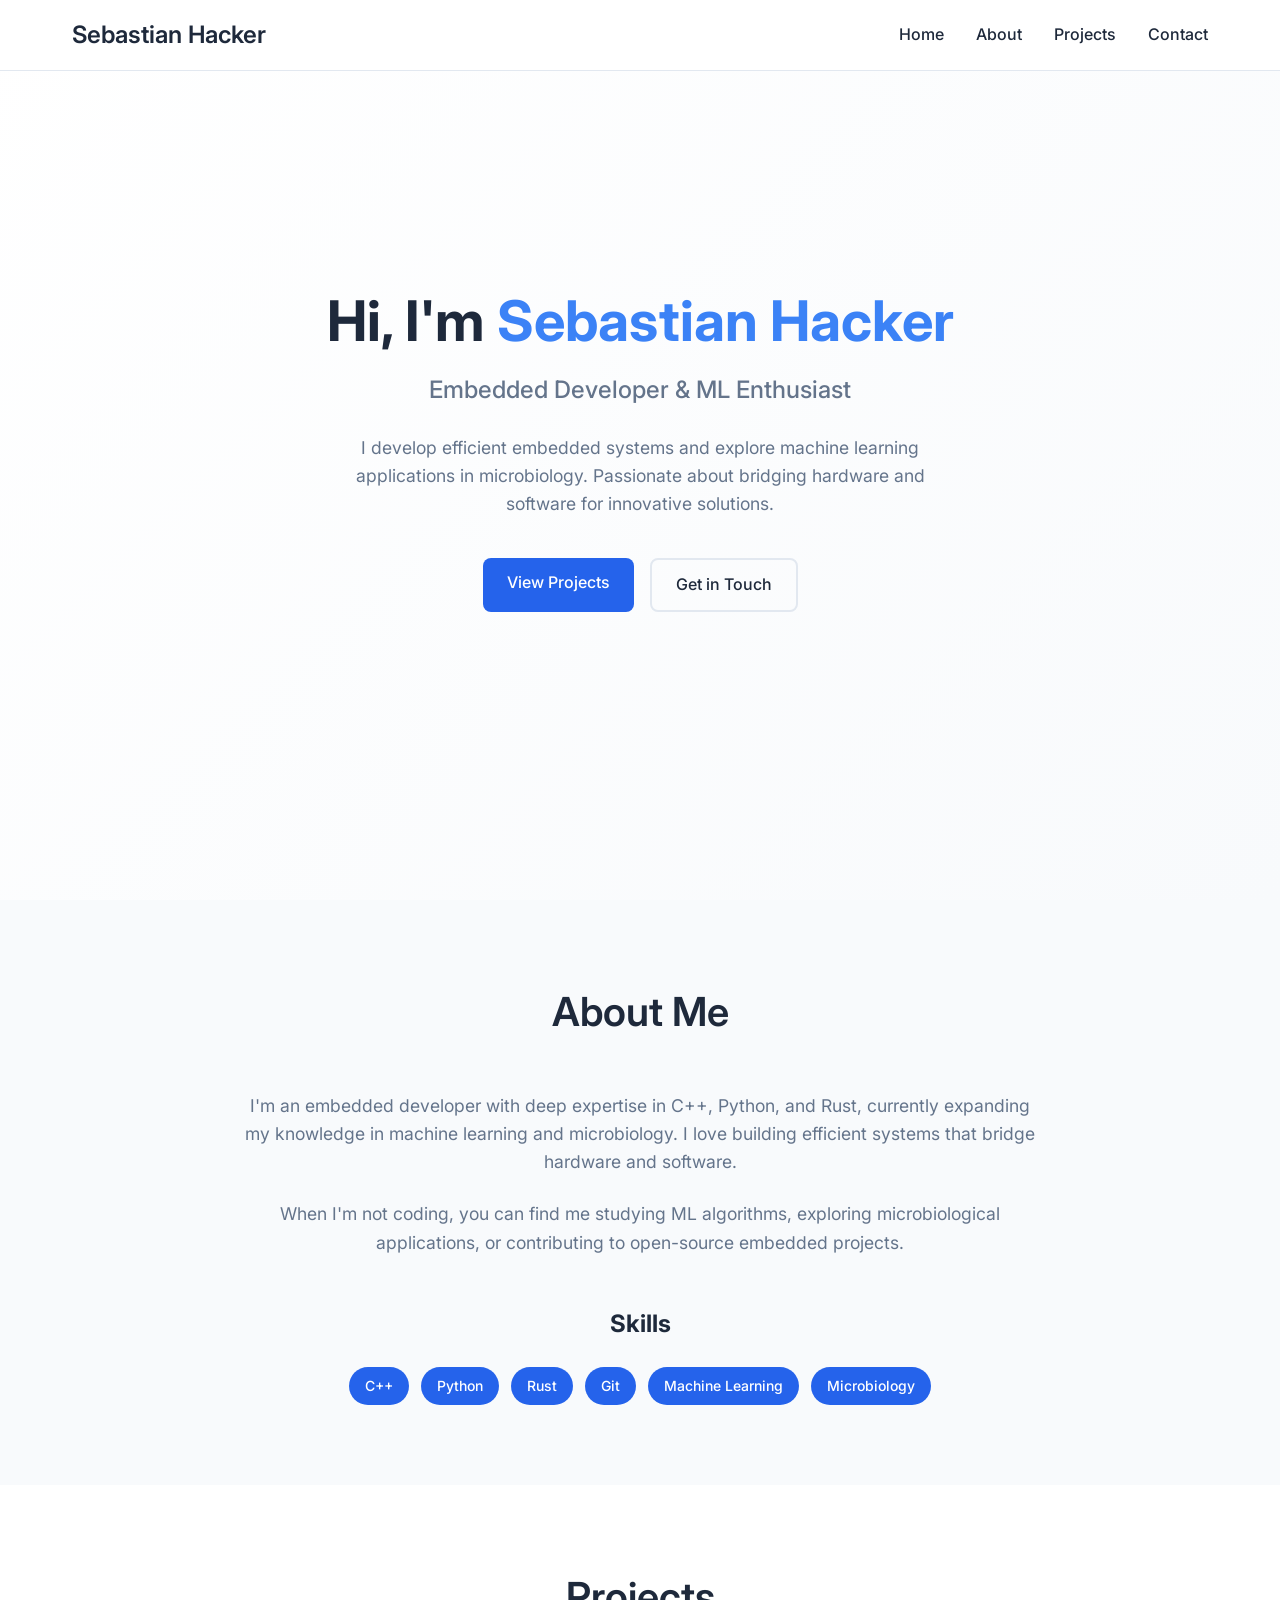
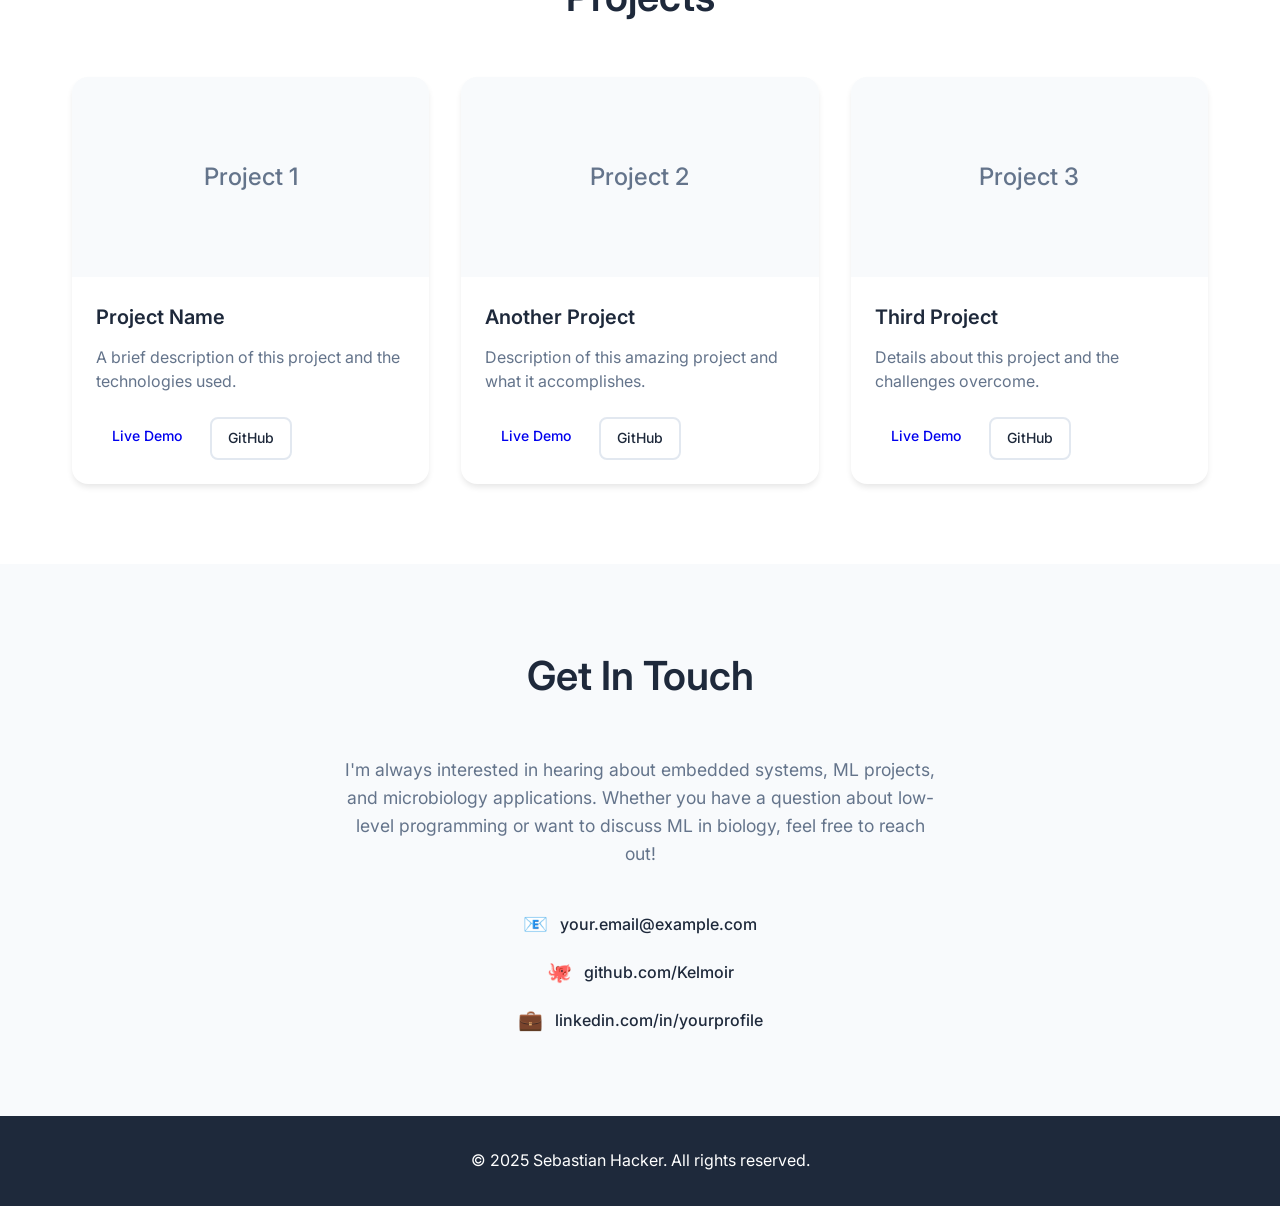
==== index.html @ 4ea25e86 "Inserted Name" ====
<!DOCTYPE html>
<html lang="en">
<head>
    <meta charset="UTF-8">
    <meta name="viewport" content="width=device-width, initial-scale=1.0">
    <title>Your Name - Portfolio</title>
    <link rel="stylesheet" href="styles.css">
    <link href="https://fonts.googleapis.com/css2?family=Inter:wght@300;400;500;600;700&display=swap" rel="stylesheet">
</head>
<body>
    <header class="header">
        <nav class="nav">
            <div class="nav-brand">
                <a href="#home">Sebastian Hacker</a>
            </div>
            <ul class="nav-menu">
                <li><a href="#home">Home</a></li>
                <li><a href="#about">About</a></li>
                <li><a href="#projects">Projects</a></li>
                <li><a href="#contact">Contact</a></li>
            </ul>
            <div class="nav-toggle">
                <span></span>
                <span></span>
                <span></span>
            </div>
        </nav>
    </header>

    <main>
        <section id="home" class="hero">
            <div class="container">
                <div class="hero-content">
                    <h1 class="hero-title">Hi, I'm <span class="highlight">Sebastian Hacker</span></h1>
                    <p class="hero-subtitle">Embedded Developer & ML Enthusiast</p>
                    <p class="hero-description">
                        I develop efficient embedded systems and explore machine learning applications in microbiology.
                        Passionate about bridging hardware and software for innovative solutions.
                    </p>
                    <div class="hero-buttons">
                        <a href="#projects" class="btn btn-primary">View Projects</a>
                        <a href="#contact" class="btn btn-secondary">Get in Touch</a>
                    </div>
                </div>
            </div>
        </section>

        <section id="about" class="about">
            <div class="container">
                <h2 class="section-title">About Me</h2>
                <div class="about-content">
                    <div class="about-text">
                        <p>
                            I'm an embedded developer with deep expertise in C++, Python, and Rust, 
                            currently expanding my knowledge in machine learning and microbiology.
                            I love building efficient systems that bridge hardware and software.
                        </p>
                        <p>
                            When I'm not coding, you can find me studying ML algorithms, 
                            exploring microbiological applications, or contributing to open-source embedded projects.
                        </p>
                        <div class="skills">
                            <h3>Skills</h3>
                            <div class="skill-tags">
                                <span class="skill-tag">C++</span>
                                <span class="skill-tag">Python</span>
                                <span class="skill-tag">Rust</span>
                                <span class="skill-tag">Git</span>
                                <span class="skill-tag">Machine Learning</span>
                                <span class="skill-tag">Microbiology</span>
                            </div>
                        </div>
                    </div>
                </div>
            </div>
        </section>

        <section id="projects" class="projects">
            <div class="container">
                <h2 class="section-title">Projects</h2>
                <div class="projects-grid">
                    <div class="project-card">
                        <div class="project-image">
                            <div class="placeholder-image">Project 1</div>
                        </div>
                        <div class="project-content">
                            <h3 class="project-title">Project Name</h3>
                            <p class="project-description">
                                A brief description of this project and the technologies used.
                            </p>
                            <div class="project-links">
                                <a href="#" class="btn btn-small">Live Demo</a>
                                <a href="#" class="btn btn-small btn-outline">GitHub</a>
                            </div>
                        </div>
                    </div>

                    <div class="project-card">
                        <div class="project-image">
                            <div class="placeholder-image">Project 2</div>
                        </div>
                        <div class="project-content">
                            <h3 class="project-title">Another Project</h3>
                            <p class="project-description">
                                Description of this amazing project and what it accomplishes.
                            </p>
                            <div class="project-links">
                                <a href="#" class="btn btn-small">Live Demo</a>
                                <a href="#" class="btn btn-small btn-outline">GitHub</a>
                            </div>
                        </div>
                    </div>

                    <div class="project-card">
                        <div class="project-image">
                            <div class="placeholder-image">Project 3</div>
                        </div>
                        <div class="project-content">
                            <h3 class="project-title">Third Project</h3>
                            <p class="project-description">
                                Details about this project and the challenges overcome.
                            </p>
                            <div class="project-links">
                                <a href="#" class="btn btn-small">Live Demo</a>
                                <a href="#" class="btn btn-small btn-outline">GitHub</a>
                            </div>
                        </div>
                    </div>
                </div>
            </div>
        </section>

        <section id="contact" class="contact">
            <div class="container">
                <h2 class="section-title">Get In Touch</h2>
                <div class="contact-content">
                    <p>
                        I'm always interested in hearing about embedded systems, ML projects, and microbiology applications.
                        Whether you have a question about low-level programming or want to discuss ML in biology, feel free to reach out!
                    </p>
                    <div class="contact-links">
                        <a href="mailto:your.email@example.com" class="contact-link">
                            <span class="contact-icon">📧</span>
                            your.email@example.com
                        </a>
                        <a href="https://github.com/yourusername" class="contact-link">
                            <span class="contact-icon">🐙</span>
                            github.com/Kelmoir
                        </a>
                        <a href="https://linkedin.com/in/yourprofile" class="contact-link">
                            <span class="contact-icon">💼</span>
                            linkedin.com/in/yourprofile
                        </a>
                    </div>
                </div>
            </div>
        </section>
    </main>

    <footer class="footer">
        <div class="container">
            <p>&copy; 2025 Sebastian Hacker. All rights reserved.</p>
        </div>
    </footer>

    <script src="script.js"></script>
</body>
</html>
---- styles.css ----
:root {
    --primary-color: #2563eb;
    --primary-hover: #1d4ed8;
    --secondary-color: #64748b;
    --text-color: #1e293b;
    --text-light: #64748b;
    --background-color: #ffffff;
    --background-alt: #f8fafc;
    --border-color: #e2e8f0;
    --highlight-color: #3b82f6;
    --shadow-sm: 0 1px 2px 0 rgb(0 0 0 / 0.05);
    --shadow-md: 0 4px 6px -1px rgb(0 0 0 / 0.1);
    --shadow-lg: 0 10px 15px -3px rgb(0 0 0 / 0.1);
    --max-width: 1200px;
}

* {
    margin: 0;
    padding: 0;
    box-sizing: border-box;
}

html {
    scroll-behavior: smooth;
}

body {
    font-family: 'Inter', -apple-system, BlinkMacSystemFont, 'Segoe UI', Roboto, sans-serif;
    line-height: 1.6;
    color: var(--text-color);
    background-color: var(--background-color);
}

.container {
    max-width: var(--max-width);
    margin: 0 auto;
    padding: 0 2rem;
}

/* Header & Navigation */
.header {
    position: fixed;
    top: 0;
    width: 100%;
    background: rgba(255, 255, 255, 0.95);
    backdrop-filter: blur(10px);
    border-bottom: 1px solid var(--border-color);
    z-index: 1000;
}

.nav {
    display: flex;
    justify-content: space-between;
    align-items: center;
    padding: 1rem 2rem;
    max-width: var(--max-width);
    margin: 0 auto;
}

.nav-brand a {
    font-size: 1.5rem;
    font-weight: 600;
    color: var(--text-color);
    text-decoration: none;
}

.nav-menu {
    display: flex;
    list-style: none;
    gap: 2rem;
}

.nav-menu a {
    color: var(--text-color);
    text-decoration: none;
    font-weight: 500;
    transition: color 0.3s ease;
}

.nav-menu a:hover {
    color: var(--primary-color);
}

.nav-toggle {
    display: none;
    flex-direction: column;
    cursor: pointer;
}

.nav-toggle span {
    width: 25px;
    height: 3px;
    background-color: var(--text-color);
    margin: 3px 0;
    transition: 0.3s;
}

/* Hero Section */
.hero {
    min-height: 100vh;
    display: flex;
    align-items: center;
    padding-top: 80px;
    background: linear-gradient(135deg, var(--background-color) 0%, var(--background-alt) 100%);
}

.hero-content {
    text-align: center;
    max-width: 800px;
    margin: 0 auto;
}

.hero-title {
    font-size: 3.5rem;
    font-weight: 700;
    margin-bottom: 1rem;
    line-height: 1.2;
}

.highlight {
    color: var(--highlight-color);
}

.hero-subtitle {
    font-size: 1.5rem;
    color: var(--text-light);
    margin-bottom: 1.5rem;
    font-weight: 500;
}

.hero-description {
    font-size: 1.1rem;
    color: var(--text-light);
    margin-bottom: 2.5rem;
    max-width: 600px;
    margin-left: auto;
    margin-right: auto;
}

.hero-buttons {
    display: flex;
    gap: 1rem;
    justify-content: center;
    flex-wrap: wrap;
}

/* Buttons */
.btn {
    display: inline-block;
    padding: 0.75rem 1.5rem;
    border-radius: 0.5rem;
    text-decoration: none;
    font-weight: 500;
    transition: all 0.3s ease;
    cursor: pointer;
    border: none;
    font-size: 1rem;
}

.btn-primary {
    background-color: var(--primary-color);
    color: white;
}

.btn-primary:hover {
    background-color: var(--primary-hover);
    transform: translateY(-2px);
    box-shadow: var(--shadow-md);
}

.btn-secondary {
    background-color: transparent;
    color: var(--text-color);
    border: 2px solid var(--border-color);
}

.btn-secondary:hover {
    border-color: var(--primary-color);
    color: var(--primary-color);
    transform: translateY(-2px);
}

.btn-small {
    padding: 0.5rem 1rem;
    font-size: 0.875rem;
}

.btn-outline {
    background-color: transparent;
    border: 2px solid var(--border-color);
    color: var(--text-color);
}

.btn-outline:hover {
    border-color: var(--primary-color);
    color: var(--primary-color);
}

/* Section Styles */
section {
    padding: 5rem 0;
}

.section-title {
    font-size: 2.5rem;
    font-weight: 600;
    text-align: center;
    margin-bottom: 3rem;
    color: var(--text-color);
}

/* About Section */
.about {
    background-color: var(--background-alt);
}

.about-content {
    max-width: 800px;
    margin: 0 auto;
    text-align: center;
}

.about-text p {
    font-size: 1.1rem;
    color: var(--text-light);
    margin-bottom: 1.5rem;
}

.skills {
    margin-top: 3rem;
}

.skills h3 {
    font-size: 1.5rem;
    margin-bottom: 1.5rem;
    color: var(--text-color);
}

.skill-tags {
    display: flex;
    flex-wrap: wrap;
    gap: 0.75rem;
    justify-content: center;
}

.skill-tag {
    background-color: var(--primary-color);
    color: white;
    padding: 0.5rem 1rem;
    border-radius: 2rem;
    font-size: 0.875rem;
    font-weight: 500;
}

/* Projects Section */
.projects-grid {
    display: grid;
    grid-template-columns: repeat(auto-fit, minmax(350px, 1fr));
    gap: 2rem;
    margin-top: 3rem;
}

.project-card {
    background-color: var(--background-color);
    border-radius: 1rem;
    overflow: hidden;
    box-shadow: var(--shadow-md);
    transition: transform 0.3s ease, box-shadow 0.3s ease;
}

.project-card:hover {
    transform: translateY(-5px);
    box-shadow: var(--shadow-lg);
}

.project-image {
    height: 200px;
    background-color: var(--background-alt);
    display: flex;
    align-items: center;
    justify-content: center;
}

.placeholder-image {
    font-size: 1.5rem;
    color: var(--text-light);
    font-weight: 500;
}

.project-content {
    padding: 1.5rem;
}

.project-title {
    font-size: 1.25rem;
    font-weight: 600;
    margin-bottom: 0.75rem;
    color: var(--text-color);
}

.project-description {
    color: var(--text-light);
    margin-bottom: 1.5rem;
    line-height: 1.5;
}

.project-links {
    display: flex;
    gap: 0.75rem;
}

/* Contact Section */
.contact {
    background-color: var(--background-alt);
    text-align: center;
}

.contact-content p {
    font-size: 1.1rem;
    color: var(--text-light);
    max-width: 600px;
    margin: 0 auto 2.5rem;
}

.contact-links {
    display: flex;
    flex-direction: column;
    gap: 1rem;
    align-items: center;
}

.contact-link {
    display: flex;
    align-items: center;
    gap: 0.75rem;
    color: var(--text-color);
    text-decoration: none;
    font-weight: 500;
    transition: color 0.3s ease;
}

.contact-link:hover {
    color: var(--primary-color);
}

.contact-icon {
    font-size: 1.25rem;
}

/* Footer */
.footer {
    background-color: var(--text-color);
    color: white;
    text-align: center;
    padding: 2rem 0;
}

.footer p {
    margin: 0;
}

/* Responsive Design */
@media (max-width: 768px) {
    .nav-menu {
        position: fixed;
        left: -100%;
        top: 70px;
        flex-direction: column;
        background-color: var(--background-color);
        width: 100%;
        text-align: center;
        transition: 0.3s;
        box-shadow: var(--shadow-lg);
        padding: 2rem 0;
    }

    .nav-menu.active {
        left: 0;
    }

    .nav-toggle {
        display: flex;
    }

    .hero-title {
        font-size: 2.5rem;
    }

    .hero-subtitle {
        font-size: 1.25rem;
    }

    .section-title {
        font-size: 2rem;
    }

    .projects-grid {
        grid-template-columns: 1fr;
    }

    .hero-buttons {
        flex-direction: column;
        align-items: center;
    }

    .btn {
        width: 200px;
        text-align: center;
    }
}

@media (max-width: 480px) {
    .container {
        padding: 0 1rem;
    }

    .nav {
        padding: 1rem;
    }

    .hero-title {
        font-size: 2rem;
    }

    .hero-subtitle {
        font-size: 1.1rem;
    }

    .section-title {
        font-size: 1.75rem;
    }

    .project-links {
        flex-direction: column;
    }

    .btn-small {
        width: 100%;
        text-align: center;
    }
}
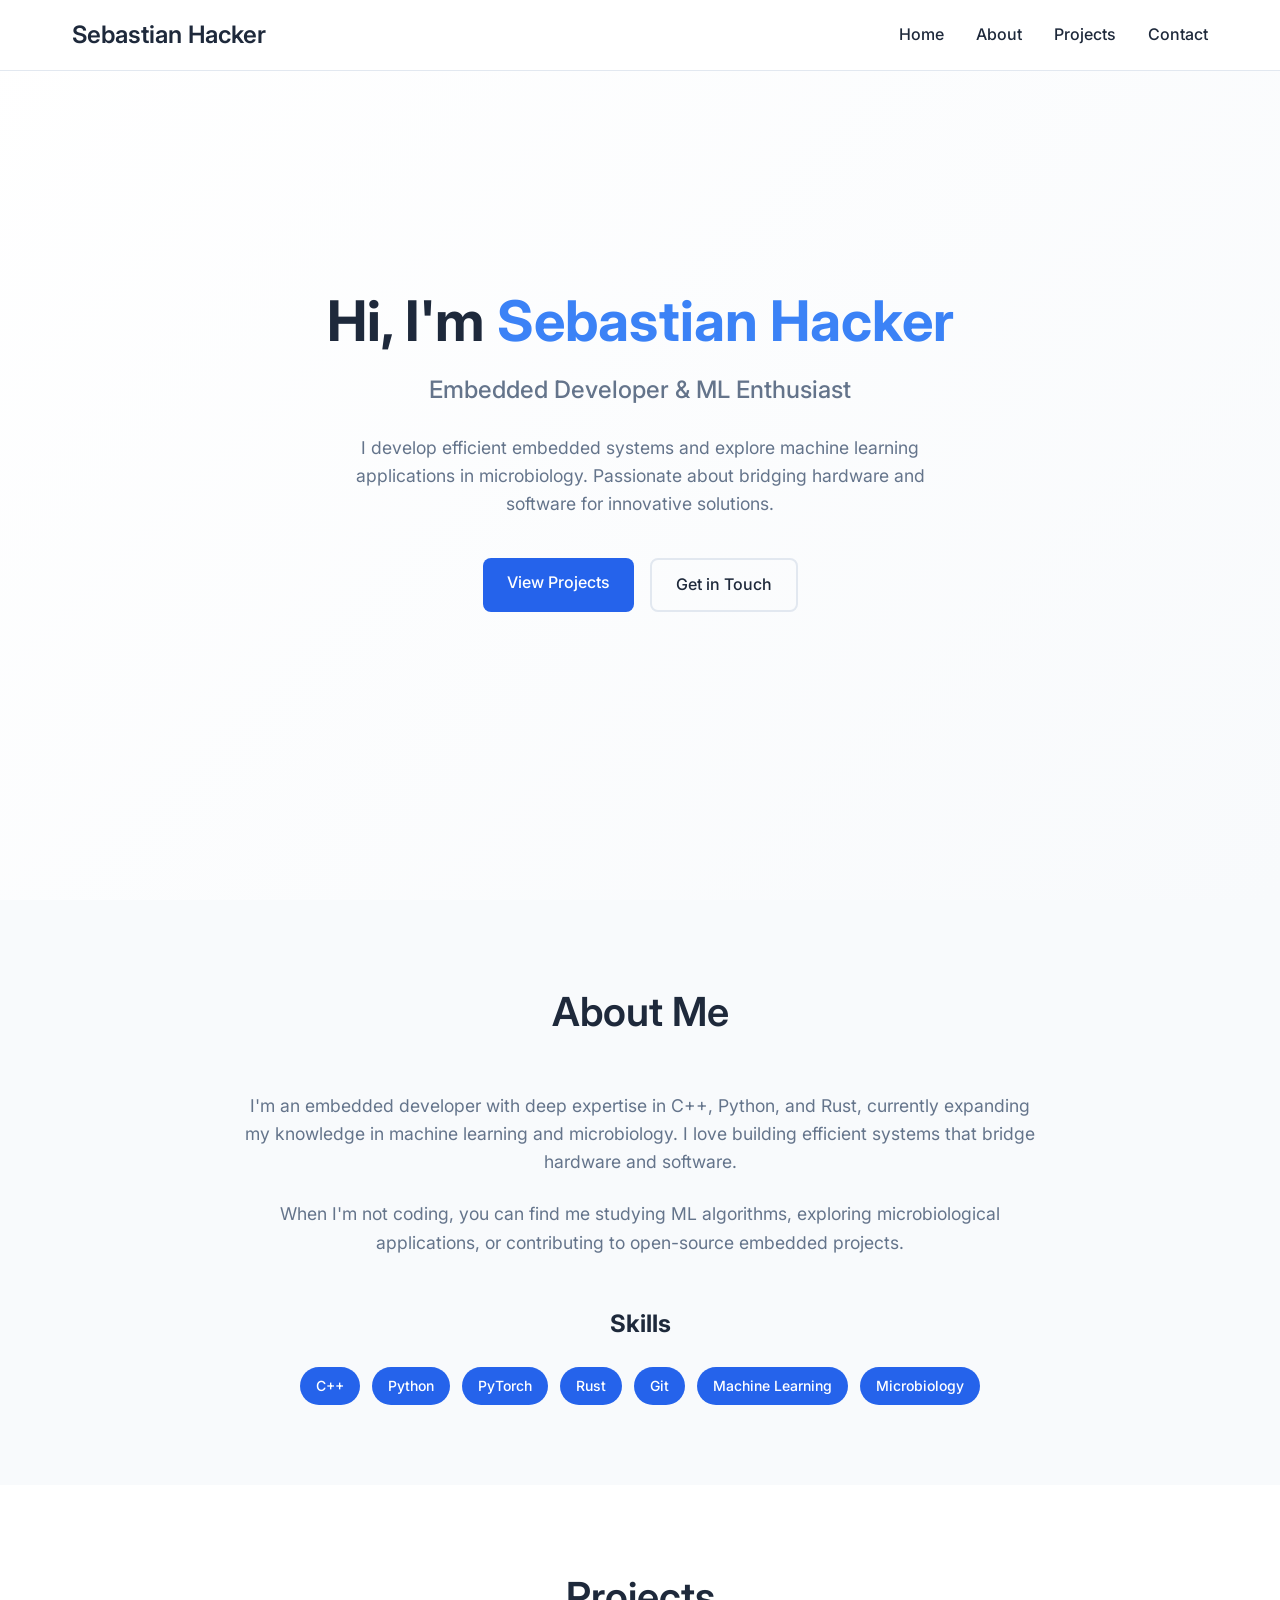
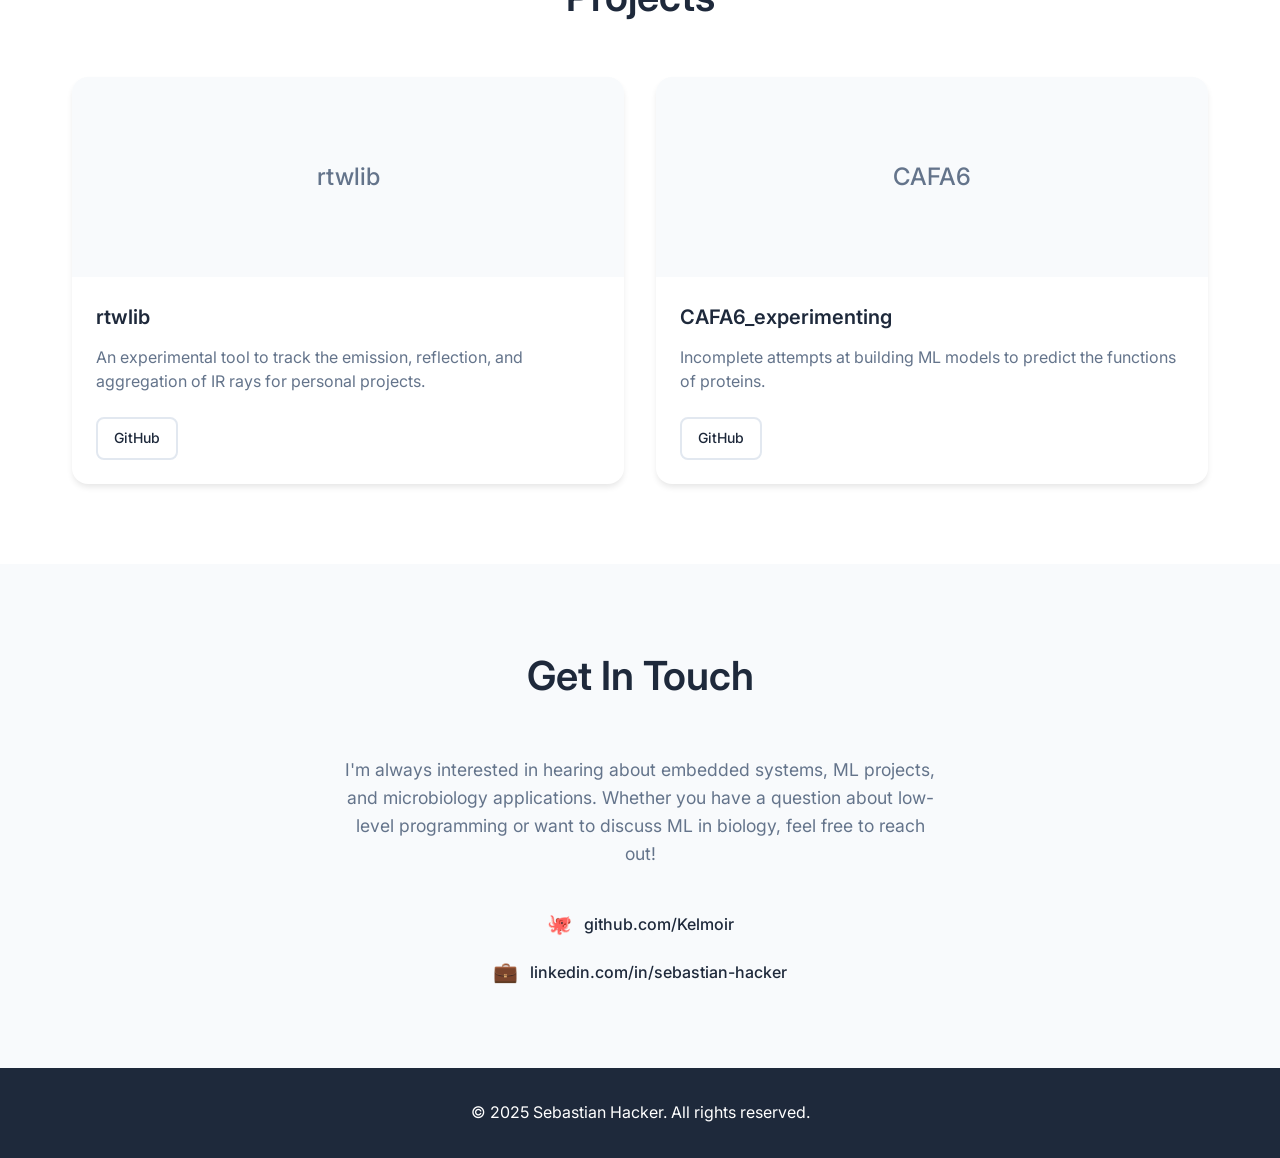
==== commit 7ef0fdc3: "Updated the index to include actual projects and correct data" ====
--- a/index.html
+++ b/index.html
@@ -3,7 +3,7 @@
 <head>
     <meta charset="UTF-8">
     <meta name="viewport" content="width=device-width, initial-scale=1.0">
-    <title>Your Name - Portfolio</title>
+    <title>Sebastian Hacker - Portfolio</title>
     <link rel="stylesheet" href="styles.css">
     <link href="https://fonts.googleapis.com/css2?family=Inter:wght@300;400;500;600;700&display=swap" rel="stylesheet">
 </head>
@@ -64,6 +64,7 @@
                             <div class="skill-tags">
                                 <span class="skill-tag">C++</span>
                                 <span class="skill-tag">Python</span>
+                                <span class="skill-tag">PyTorch</span>
                                 <span class="skill-tag">Rust</span>
                                 <span class="skill-tag">Git</span>
                                 <span class="skill-tag">Machine Learning</span>
@@ -81,50 +82,34 @@
                 <div class="projects-grid">
                     <div class="project-card">
                         <div class="project-image">
-                            <div class="placeholder-image">Project 1</div>
+                            <div class="placeholder-image">rtwlib</div>
                         </div>
                         <div class="project-content">
-                            <h3 class="project-title">Project Name</h3>
+                            <h3 class="project-title">rtwlib</h3>
                             <p class="project-description">
-                                A brief description of this project and the technologies used.
+                                An experimental tool to track the emission, reflection, and aggregation of IR rays for personal projects.
                             </p>
                             <div class="project-links">
-                                <a href="#" class="btn btn-small">Live Demo</a>
-                                <a href="#" class="btn btn-small btn-outline">GitHub</a>
+                                <a href="https://github.com/Kelmoit/rtwlib" class="btn btn-small btn-outline">GitHub</a>
                             </div>
                         </div>
                     </div>
 
                     <div class="project-card">
                         <div class="project-image">
-                            <div class="placeholder-image">Project 2</div>
+                            <div class="placeholder-image">CAFA6</div>
                         </div>
                         <div class="project-content">
-                            <h3 class="project-title">Another Project</h3>
+                            <h3 class="project-title">CAFA6_experimenting</h3>
                             <p class="project-description">
-                                Description of this amazing project and what it accomplishes.
+                                Incomplete attempts at building ML models to predict the functions of proteins.
                             </p>
                             <div class="project-links">
-                                <a href="#" class="btn btn-small">Live Demo</a>
-                                <a href="#" class="btn btn-small btn-outline">GitHub</a>
+                                <a href="https://github.com/Kelmoit/CAFA6_experimenting" class="btn btn-small btn-outline">GitHub</a>
                             </div>
                         </div>
                     </div>
 
-                    <div class="project-card">
-                        <div class="project-image">
-                            <div class="placeholder-image">Project 3</div>
-                        </div>
-                        <div class="project-content">
-                            <h3 class="project-title">Third Project</h3>
-                            <p class="project-description">
-                                Details about this project and the challenges overcome.
-                            </p>
-                            <div class="project-links">
-                                <a href="#" class="btn btn-small">Live Demo</a>
-                                <a href="#" class="btn btn-small btn-outline">GitHub</a>
-                            </div>
-                        </div>
                     </div>
                 </div>
             </div>
@@ -139,17 +124,13 @@
                         Whether you have a question about low-level programming or want to discuss ML in biology, feel free to reach out!
                     </p>
                     <div class="contact-links">
-                        <a href="mailto:your.email@example.com" class="contact-link">
-                            <span class="contact-icon">📧</span>
-                            your.email@example.com
-                        </a>
                         <a href="https://github.com/yourusername" class="contact-link">
                             <span class="contact-icon">🐙</span>
                             github.com/Kelmoir
                         </a>
-                        <a href="https://linkedin.com/in/yourprofile" class="contact-link">
+                        <a href="https://www.linkedin.com/in/sebastian-hacker-609a0439a/" class="contact-link">
                             <span class="contact-icon">💼</span>
-                            linkedin.com/in/yourprofile
+                            linkedin.com/in/sebastian-hacker
                         </a>
                     </div>
                 </div>
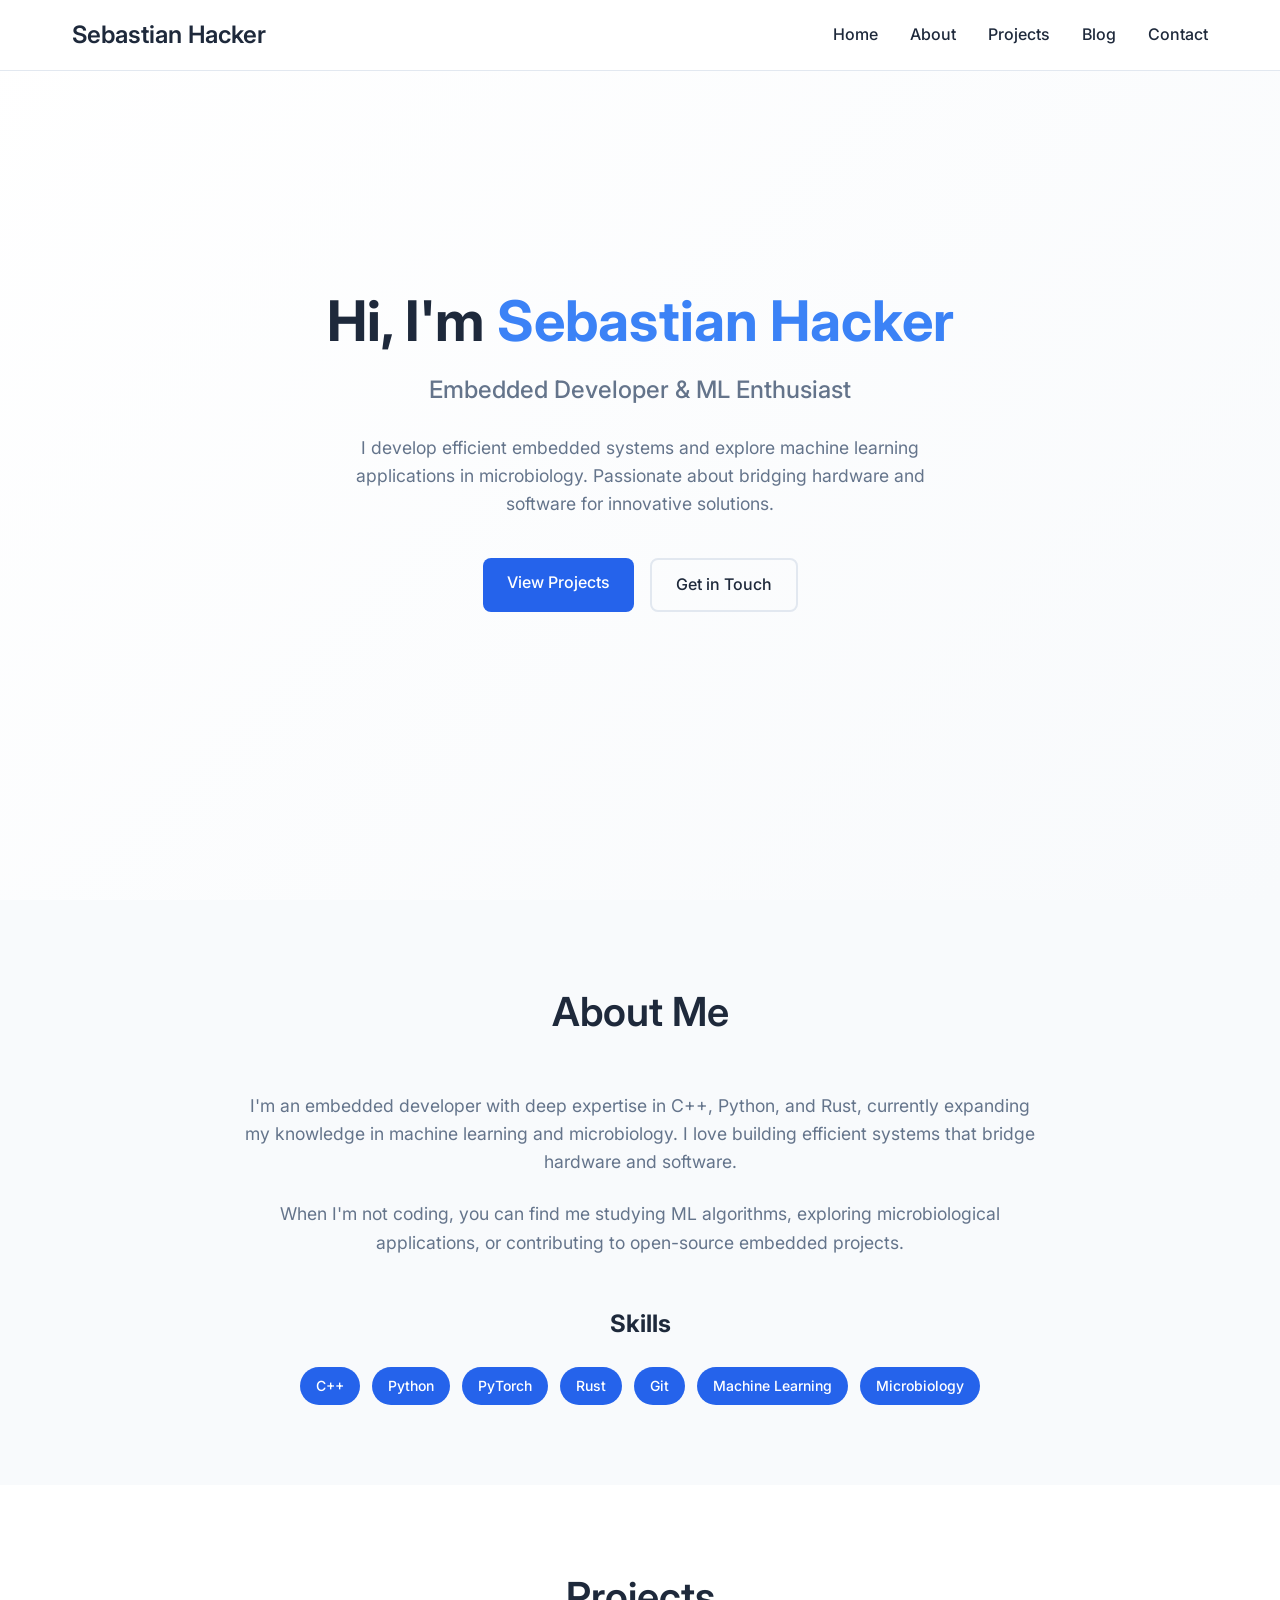
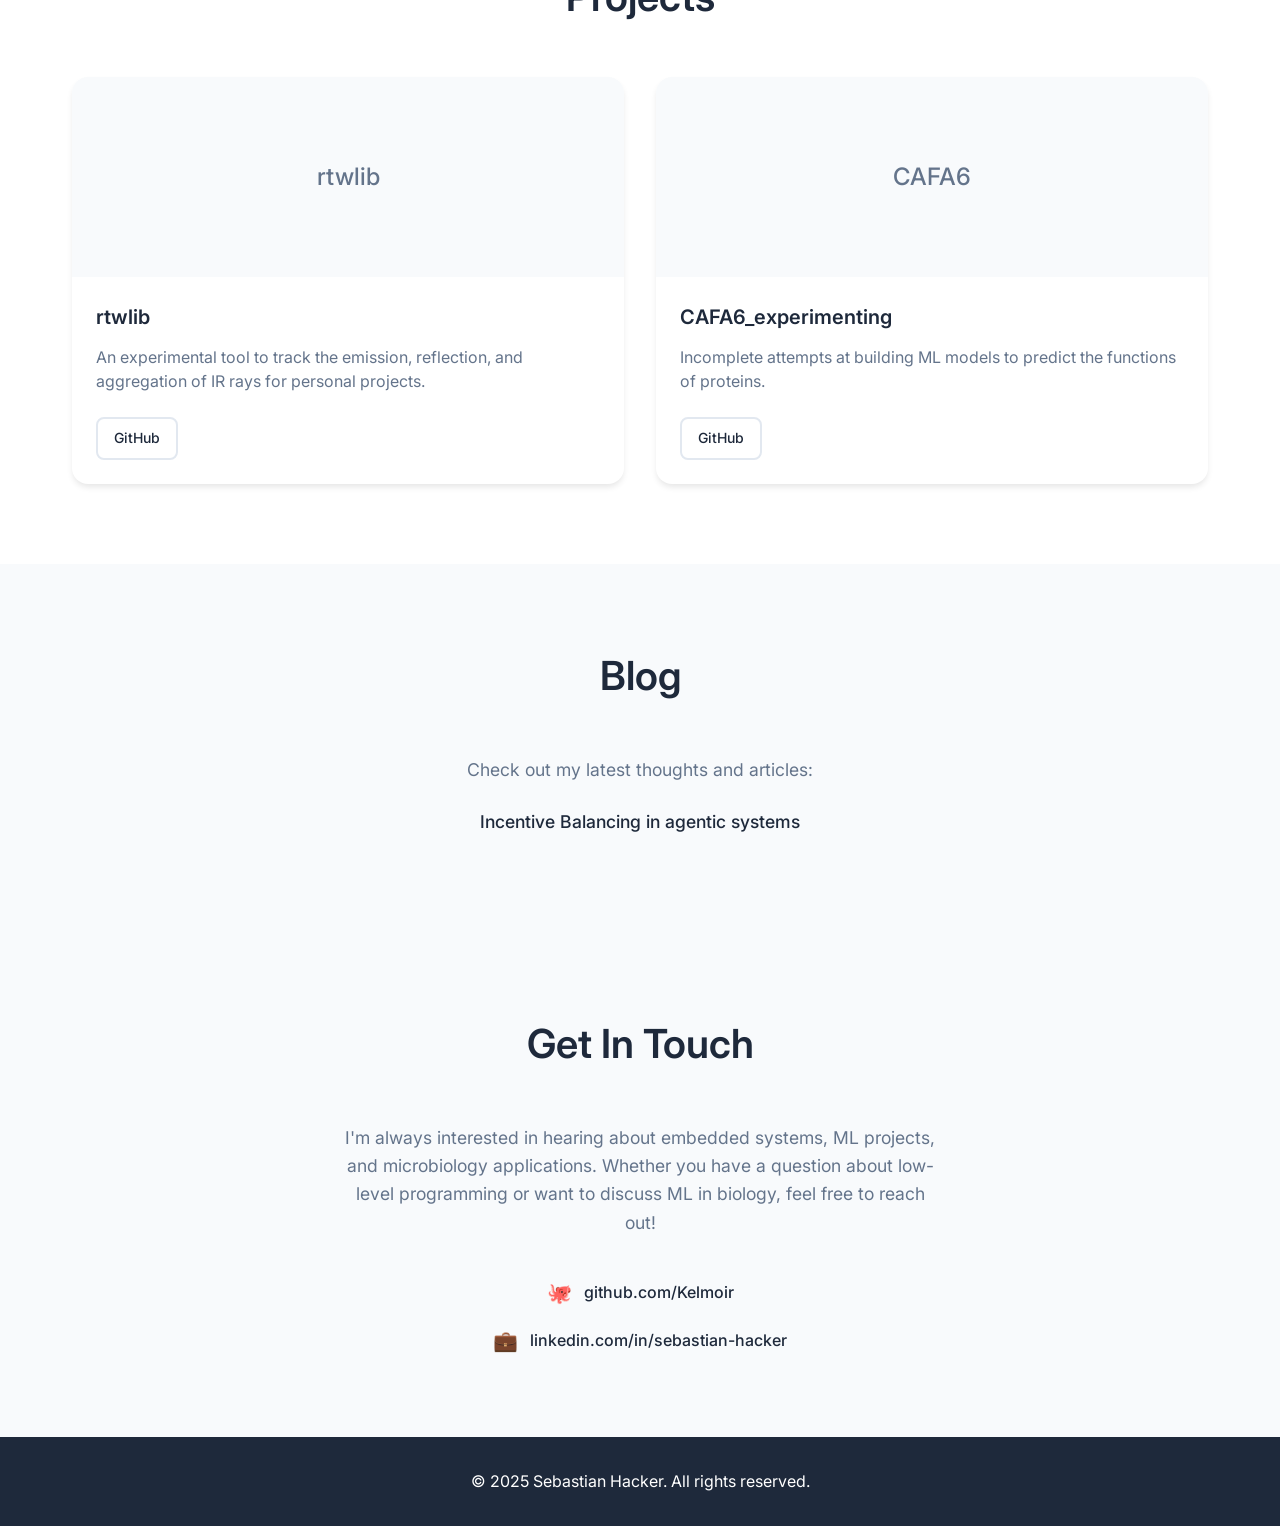
==== commit b553cdc0: "Added Blog setup to the Portfolio" ====
--- a/index.html
+++ b/index.html
@@ -17,6 +17,7 @@
                 <li><a href="#home">Home</a></li>
                 <li><a href="#about">About</a></li>
                 <li><a href="#projects">Projects</a></li>
+                <li><a href="#blog">Blog</a></li>
                 <li><a href="#contact">Contact</a></li>
             </ul>
             <div class="nav-toggle">
@@ -115,6 +116,18 @@
             </div>
         </section>
 
+        <section id="blog" class="blog">
+            <div class="container">
+                <h2 class="section-title">Blog</h2>
+                <div class="blog-content">
+                    <p>Check out my latest thoughts and articles:</p>
+                    <ul class="blog-list">
+                        <li><a href="https://medium.com/@kelmoir/incentive-balancing-for-agentic-systems-a1a64c0ec709" class="blog-link">Incentive Balancing in agentic systems</a></li>
+                    </ul>
+                </div>
+            </div>
+        </section>
+
         <section id="contact" class="contact">
             <div class="container">
                 <h2 class="section-title">Get In Touch</h2>
--- a/styles.css
+++ b/styles.css
@@ -347,6 +347,45 @@
     font-size: 1.25rem;
 }
 
+/* Blog Section */
+.blog {
+    background-color: var(--background-alt);
+    text-align: center;
+}
+
+.blog-content {
+    max-width: 600px;
+    margin: 0 auto;
+}
+
+.blog-content p {
+    font-size: 1.1rem;
+    color: var(--text-light);
+    margin-bottom: 1.5rem;
+}
+
+.blog-list {
+    list-style: none;
+    padding: 0;
+    margin: 0;
+}
+
+.blog-list li {
+    margin-bottom: 1rem;
+}
+
+.blog-link {
+    color: var(--text-color);
+    text-decoration: none;
+    font-weight: 500;
+    font-size: 1.1rem;
+    transition: color 0.3s ease;
+}
+
+.blog-link:hover {
+    color: var(--primary-color);
+}
+
 /* Footer */
 .footer {
     background-color: var(--text-color);
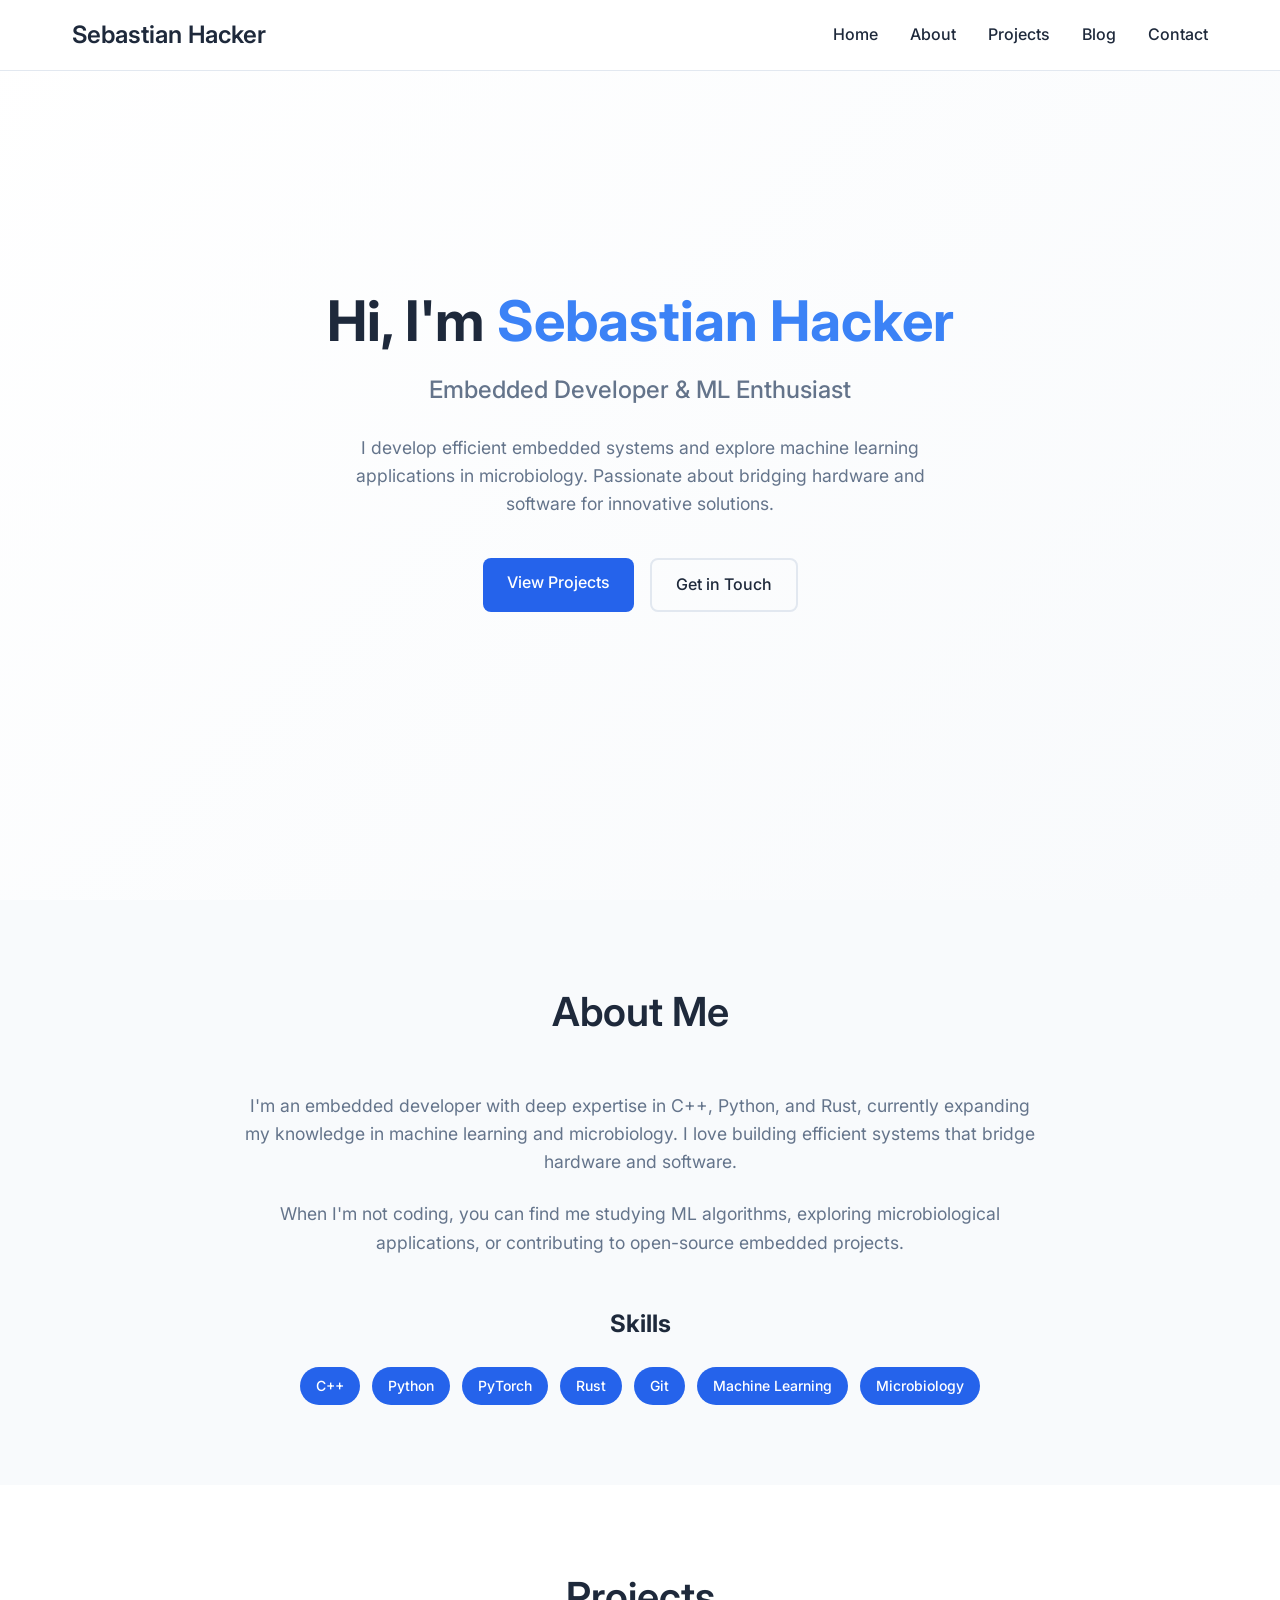
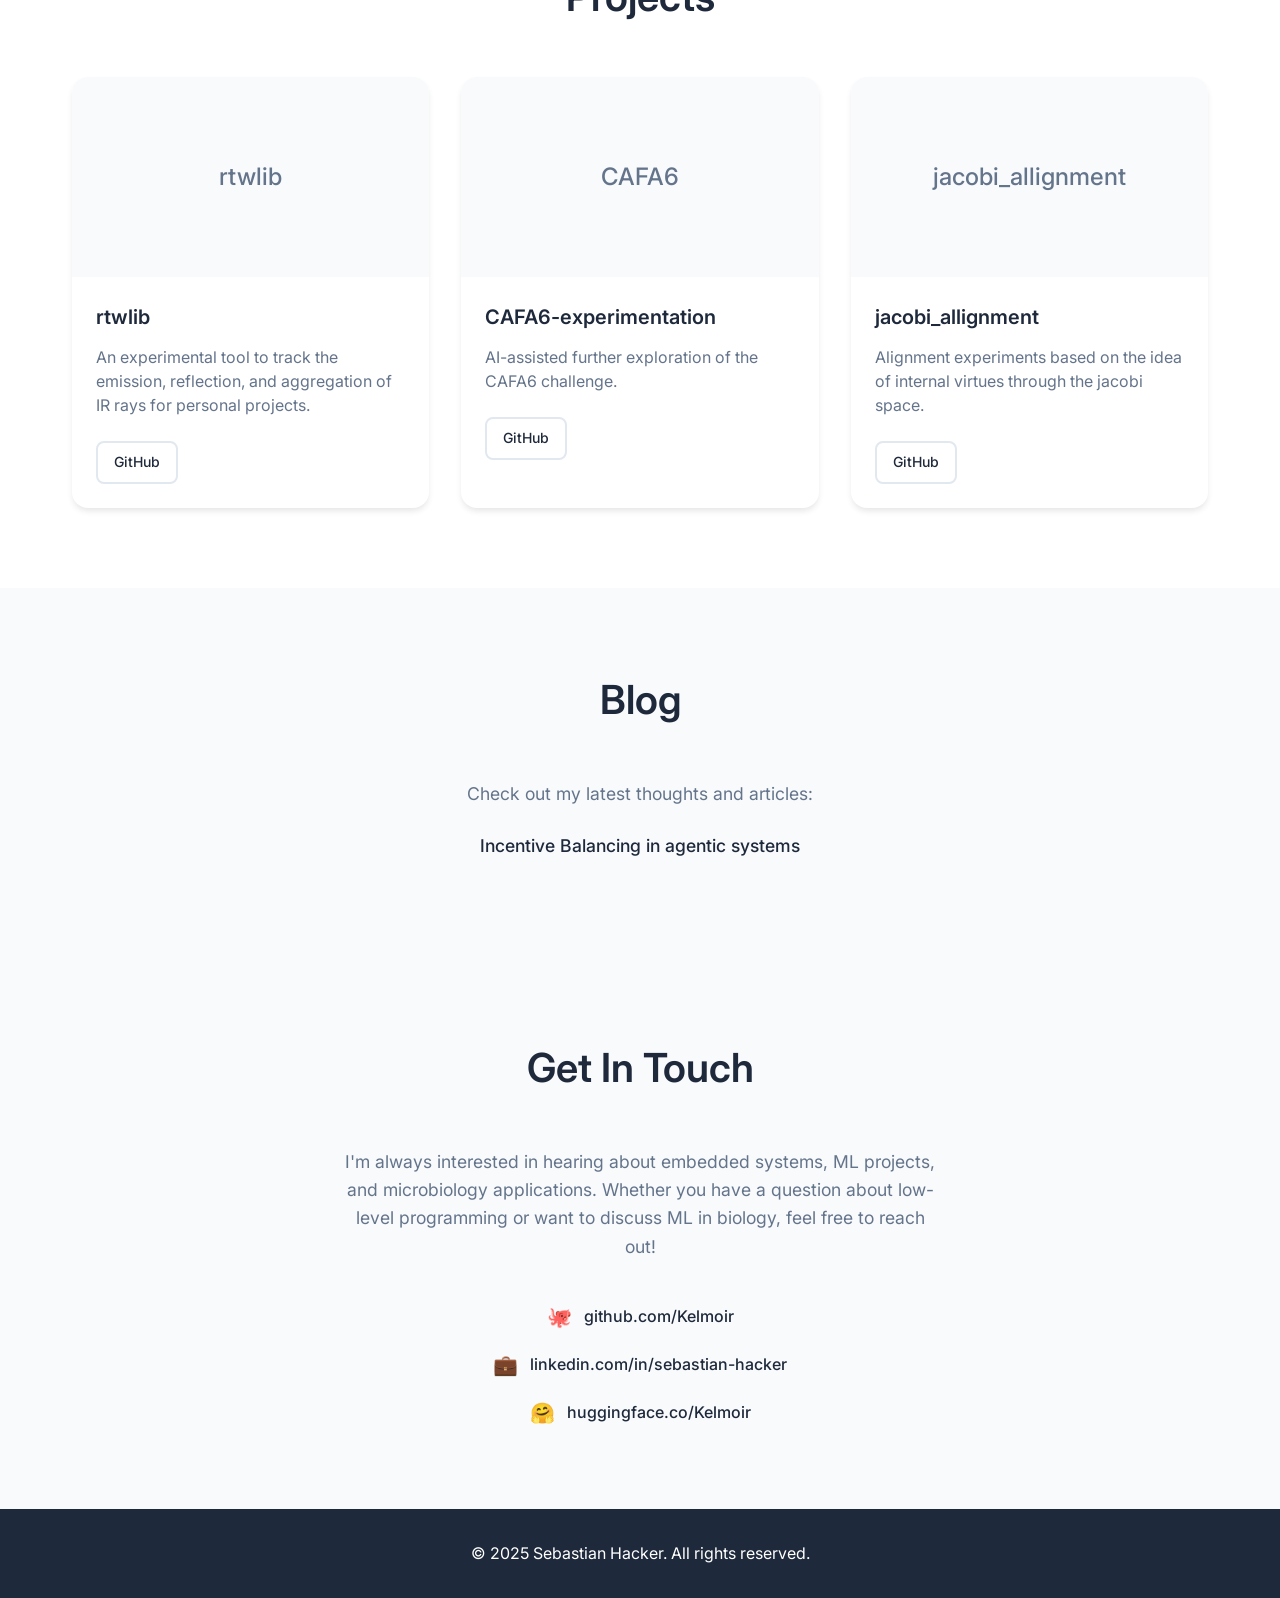
==== commit 90a02430: "Update project links and add Hugging Face profile Fix GitHub contact link placeholder, swap CAFA6_ex" ====
--- a/index.html
+++ b/index.html
@@ -91,7 +91,7 @@
                                 An experimental tool to track the emission, reflection, and aggregation of IR rays for personal projects.
                             </p>
                             <div class="project-links">
-                                <a href="https://github.com/Kelmoit/rtwlib" class="btn btn-small btn-outline">GitHub</a>
+                                <a href="https://github.com/Kelmoir/rtwlib" class="btn btn-small btn-outline">GitHub</a>
                             </div>
                         </div>
                     </div>
@@ -101,16 +101,29 @@
                             <div class="placeholder-image">CAFA6</div>
                         </div>
                         <div class="project-content">
-                            <h3 class="project-title">CAFA6_experimenting</h3>
+                            <h3 class="project-title">CAFA6-experimentation</h3>
                             <p class="project-description">
-                                Incomplete attempts at building ML models to predict the functions of proteins.
+                                AI-assisted further exploration of the CAFA6 challenge.
                             </p>
                             <div class="project-links">
-                                <a href="https://github.com/Kelmoit/CAFA6_experimenting" class="btn btn-small btn-outline">GitHub</a>
+                                <a href="https://github.com/Kelmoir/CAFA6-experimentation" class="btn btn-small btn-outline">GitHub</a>
                             </div>
                         </div>
                     </div>
 
+                    <div class="project-card">
+                        <div class="project-image">
+                            <div class="placeholder-image">jacobi_allignment</div>
+                        </div>
+                        <div class="project-content">
+                            <h3 class="project-title">jacobi_allignment</h3>
+                            <p class="project-description">
+                                Alignment experiments based on the idea of internal virtues through the jacobi space.
+                            </p>
+                            <div class="project-links">
+                                <a href="https://github.com/Kelmoir/jacobi_allignment" class="btn btn-small btn-outline">GitHub</a>
+                            </div>
+                        </div>
                     </div>
                 </div>
             </div>
@@ -137,13 +150,17 @@
                         Whether you have a question about low-level programming or want to discuss ML in biology, feel free to reach out!
                     </p>
                     <div class="contact-links">
-                        <a href="https://github.com/yourusername" class="contact-link">
+                        <a href="https://github.com/Kelmoir" class="contact-link">
                             <span class="contact-icon">🐙</span>
                             github.com/Kelmoir
                         </a>
                         <a href="https://www.linkedin.com/in/sebastian-hacker-609a0439a/" class="contact-link">
                             <span class="contact-icon">💼</span>
                             linkedin.com/in/sebastian-hacker
+                        </a>
+                        <a href="https://huggingface.co/Kelmoir" class="contact-link">
+                            <span class="contact-icon">🤗</span>
+                            huggingface.co/Kelmoir
                         </a>
                     </div>
                 </div>
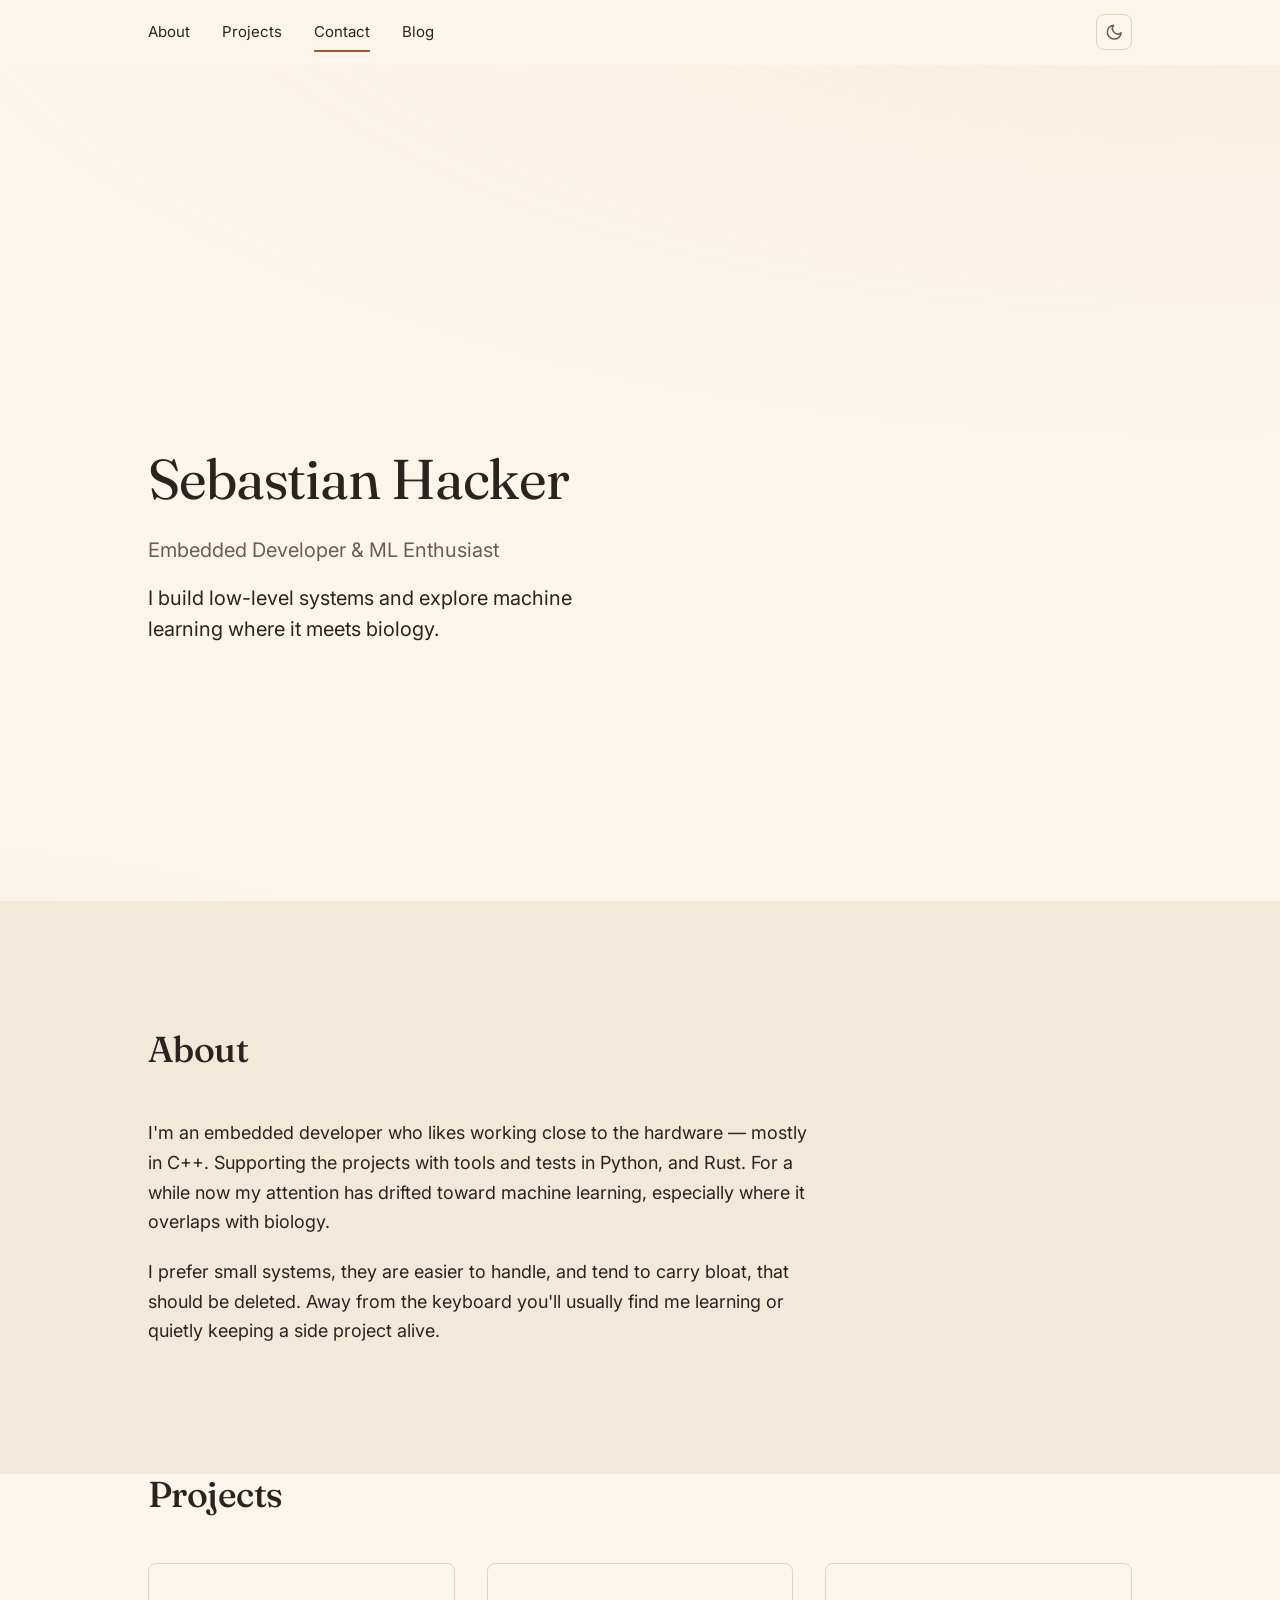
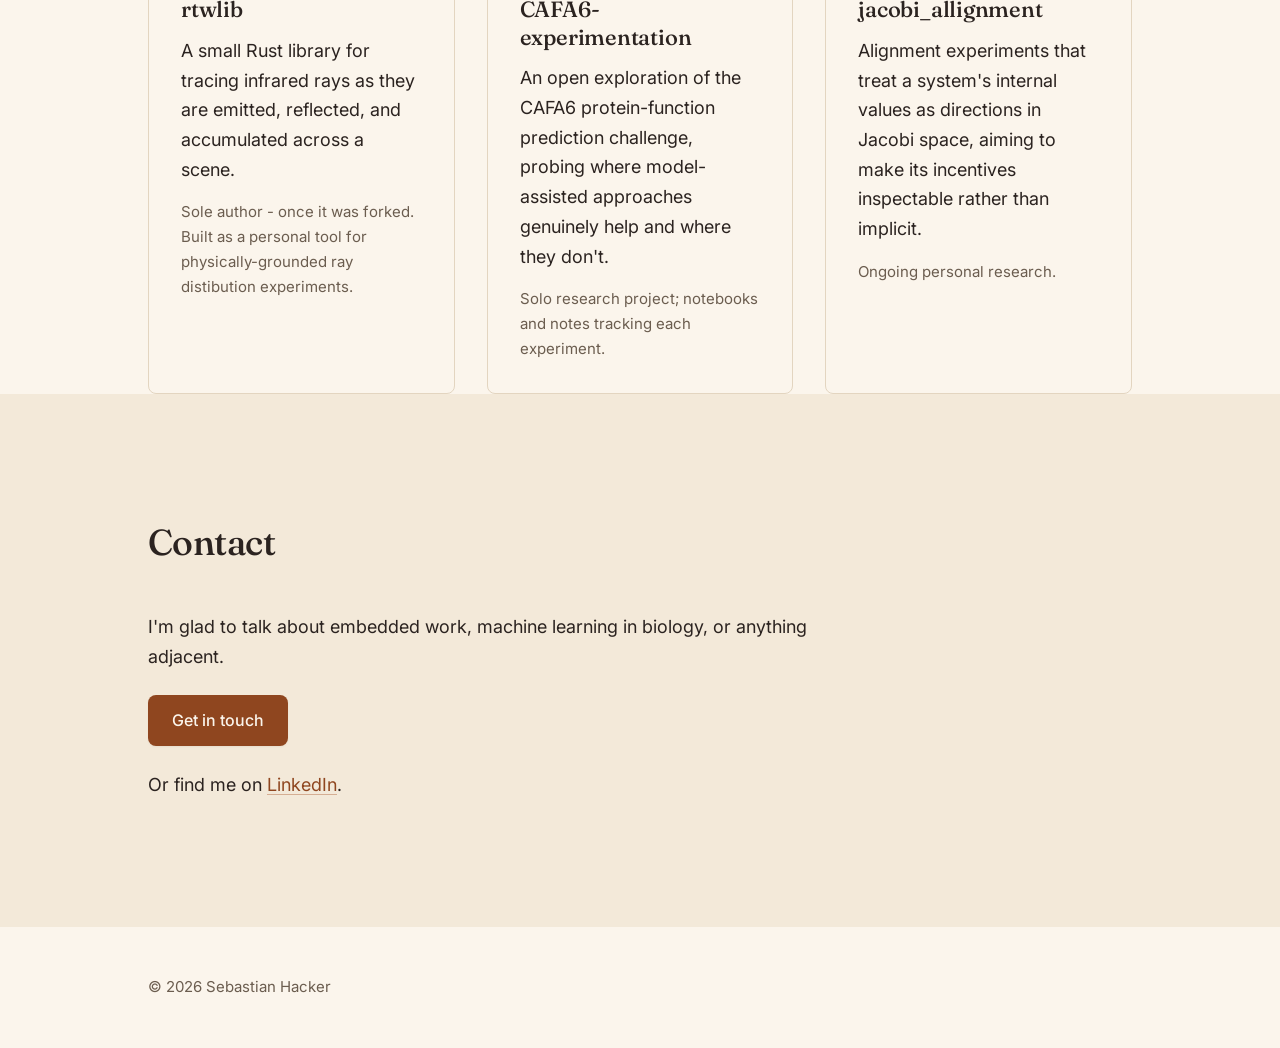
==== commit c02d10af: "Website generation pass and correction of the Blog." ====
--- a/index.html
+++ b/index.html
@@ -1,179 +1,120 @@
 <!DOCTYPE html>
 <html lang="en">
 <head>
-    <meta charset="UTF-8">
-    <meta name="viewport" content="width=device-width, initial-scale=1.0">
-    <title>Sebastian Hacker - Portfolio</title>
-    <link rel="stylesheet" href="styles.css">
-    <link href="https://fonts.googleapis.com/css2?family=Inter:wght@300;400;500;600;700&display=swap" rel="stylesheet">
+  <meta charset="UTF-8">
+  <meta name="viewport" content="width=device-width, initial-scale=1">
+  <title>Sebastian Hacker — Embedded Developer &amp; ML Enthusiast</title>
+  <meta name="description" content="Sebastian Hacker is an embedded developer working in C++, Python, and Rust, now focused on machine learning where it meets biology — building small, clear, dependable systems.">
+  <meta name="color-scheme" content="light dark">
+  <meta property="og:type" content="website">
+  <meta property="og:title" content="Sebastian Hacker — Embedded Developer &amp; ML Enthusiast">
+  <meta property="og:description" content="Embedded developer in C++, Python, and Rust, now working on machine learning where it meets biology.">
+
+  <link rel="preconnect" href="https://fonts.googleapis.com">
+  <link rel="preconnect" href="https://fonts.gstatic.com" crossorigin>
+  <link rel="stylesheet" href="https://fonts.googleapis.com/css2?family=Fraunces:opsz,wght@9..144,400;9..144,500&family=Inter:wght@400;500;600&display=swap">
+  <link rel="stylesheet" href="styles.css">
+
+  <script>
+    (function () {
+      document.documentElement.classList.add('js');
+      try {
+        var t = localStorage.getItem('theme');
+        if (t === 'light' || t === 'dark') document.documentElement.setAttribute('data-theme', t);
+      } catch (e) {}
+    })();
+  </script>
 </head>
 <body>
-    <header class="header">
-        <nav class="nav">
-            <div class="nav-brand">
-                <a href="#home">Sebastian Hacker</a>
-            </div>
-            <ul class="nav-menu">
-                <li><a href="#home">Home</a></li>
-                <li><a href="#about">About</a></li>
-                <li><a href="#projects">Projects</a></li>
-                <li><a href="#blog">Blog</a></li>
-                <li><a href="#contact">Contact</a></li>
-            </ul>
-            <div class="nav-toggle">
-                <span></span>
-                <span></span>
-                <span></span>
-            </div>
-        </nav>
-    </header>
+  <a class="skip-link" href="#main">Skip to content</a>
 
-    <main>
-        <section id="home" class="hero">
-            <div class="container">
-                <div class="hero-content">
-                    <h1 class="hero-title">Hi, I'm <span class="highlight">Sebastian Hacker</span></h1>
-                    <p class="hero-subtitle">Embedded Developer & ML Enthusiast</p>
-                    <p class="hero-description">
-                        I develop efficient embedded systems and explore machine learning applications in microbiology.
-                        Passionate about bridging hardware and software for innovative solutions.
-                    </p>
-                    <div class="hero-buttons">
-                        <a href="#projects" class="btn btn-primary">View Projects</a>
-                        <a href="#contact" class="btn btn-secondary">Get in Touch</a>
-                    </div>
-                </div>
-            </div>
-        </section>
+  <header class="page-header">
+    <div class="container">
+      <nav class="site-nav" aria-label="Primary">
+        <ul>
+          <li><a class="nav-link" data-section="about" href="#about">About</a></li>
+          <li><a class="nav-link" data-section="projects" href="#projects">Projects</a></li>
+          <li><a class="nav-link" data-section="contact" href="#contact">Contact</a></li>
+          <li><a class="nav-link" href="blog/index.html">Blog</a></li>
+        </ul>
+      </nav>
 
-        <section id="about" class="about">
-            <div class="container">
-                <h2 class="section-title">About Me</h2>
-                <div class="about-content">
-                    <div class="about-text">
-                        <p>
-                            I'm an embedded developer with deep expertise in C++, Python, and Rust, 
-                            currently expanding my knowledge in machine learning and microbiology.
-                            I love building efficient systems that bridge hardware and software.
-                        </p>
-                        <p>
-                            When I'm not coding, you can find me studying ML algorithms, 
-                            exploring microbiological applications, or contributing to open-source embedded projects.
-                        </p>
-                        <div class="skills">
-                            <h3>Skills</h3>
-                            <div class="skill-tags">
-                                <span class="skill-tag">C++</span>
-                                <span class="skill-tag">Python</span>
-                                <span class="skill-tag">PyTorch</span>
-                                <span class="skill-tag">Rust</span>
-                                <span class="skill-tag">Git</span>
-                                <span class="skill-tag">Machine Learning</span>
-                                <span class="skill-tag">Microbiology</span>
-                            </div>
-                        </div>
-                    </div>
-                </div>
-            </div>
-        </section>
+      <button class="theme-toggle" type="button" aria-label="Switch to dark theme" aria-pressed="false">
+        <span data-icon="moon" aria-hidden="true">
+          <svg viewBox="0 0 24 24" fill="none" stroke="currentColor" stroke-width="2" stroke-linecap="round" stroke-linejoin="round">
+            <path d="M21 12.8A9 9 0 1 1 11.2 3a7 7 0 0 0 9.8 9.8z"></path>
+          </svg>
+        </span>
+        <span data-icon="sun" aria-hidden="true" hidden>
+          <svg viewBox="0 0 24 24" fill="none" stroke="currentColor" stroke-width="2" stroke-linecap="round">
+            <circle cx="12" cy="12" r="4"></circle>
+            <path d="M12 2v2M12 20v2M4.9 4.9l1.4 1.4M17.7 17.7l1.4 1.4M2 12h2M20 12h2M4.9 19.1l1.4-1.4M17.7 6.3l1.4-1.4"></path>
+          </svg>
+        </span>
+      </button>
+    </div>
+  </header>
 
-        <section id="projects" class="projects">
-            <div class="container">
-                <h2 class="section-title">Projects</h2>
-                <div class="projects-grid">
-                    <div class="project-card">
-                        <div class="project-image">
-                            <div class="placeholder-image">rtwlib</div>
-                        </div>
-                        <div class="project-content">
-                            <h3 class="project-title">rtwlib</h3>
-                            <p class="project-description">
-                                An experimental tool to track the emission, reflection, and aggregation of IR rays for personal projects.
-                            </p>
-                            <div class="project-links">
-                                <a href="https://github.com/Kelmoir/rtwlib" class="btn btn-small btn-outline">GitHub</a>
-                            </div>
-                        </div>
-                    </div>
+  <main id="main">
+    <section class="hero" aria-labelledby="hero-name">
+      <div class="container">
+        <h1 id="hero-name">Sebastian Hacker</h1>
+        <p class="hero__role">Embedded Developer &amp; ML Enthusiast</p>
+        <p class="hero__tagline">I build low-level systems and explore machine learning where it meets biology.</p>
+      </div>
+    </section>
 
-                    <div class="project-card">
-                        <div class="project-image">
-                            <div class="placeholder-image">CAFA6</div>
-                        </div>
-                        <div class="project-content">
-                            <h3 class="project-title">CAFA6-experimentation</h3>
-                            <p class="project-description">
-                                AI-assisted further exploration of the CAFA6 challenge.
-                            </p>
-                            <div class="project-links">
-                                <a href="https://github.com/Kelmoir/CAFA6-experimentation" class="btn btn-small btn-outline">GitHub</a>
-                            </div>
-                        </div>
-                    </div>
+    <section class="section section--surface about" id="about" aria-labelledby="about-title">
+      <div class="container">
+        <h2 class="section__title reveal" id="about-title">About</h2>
+        <div class="section__body prose reveal">
+          <p>I'm an embedded developer who likes working close to the hardware — mostly in C++. Supporting the projects with tools and tests in Python, and Rust. For a while now my attention has drifted toward machine learning, especially where it overlaps with biology.</p>
+          <p>I prefer small systems, they are easier to handle, and tend to carry bloat, that should be deleted. Away from the keyboard you'll usually find me learning or quietly keeping a side project alive.</p>
+        </div>
+      </div>
+    </section>
 
-                    <div class="project-card">
-                        <div class="project-image">
-                            <div class="placeholder-image">jacobi_allignment</div>
-                        </div>
-                        <div class="project-content">
-                            <h3 class="project-title">jacobi_allignment</h3>
-                            <p class="project-description">
-                                Alignment experiments based on the idea of internal virtues through the jacobi space.
-                            </p>
-                            <div class="project-links">
-                                <a href="https://github.com/Kelmoir/jacobi_allignment" class="btn btn-small btn-outline">GitHub</a>
-                            </div>
-                        </div>
-                    </div>
-                </div>
-            </div>
-        </section>
+    <section class="section projects" id="projects" aria-labelledby="projects-title">
+      <div class="container">
+        <h2 class="section__title reveal" id="projects-title">Projects</h2>
+        <ul class="projects__list">
+          <li class="project reveal">
+            <h3 class="project__title">rtwlib</h3>
+            <p class="project__desc">A small Rust library for tracing infrared rays as they are emitted, reflected, and accumulated across a scene.</p>
+            <p class="project__outcome">Sole author - once it was forked. Built as a personal tool for physically-grounded ray distibution experiments.</p>
+          </li>
+          <li class="project reveal">
+            <h3 class="project__title">CAFA6-experimentation</h3>
+            <p class="project__desc">An open exploration of the CAFA6 protein-function prediction challenge, probing where model-assisted approaches genuinely help and where they don't.</p>
+            <p class="project__outcome">Solo research project; notebooks and notes tracking each experiment.</p>
+          </li>
+          <li class="project reveal">
+            <h3 class="project__title">jacobi_allignment</h3>
+            <p class="project__desc">Alignment experiments that treat a system's internal values as directions in Jacobi space, aiming to make its incentives inspectable rather than implicit.</p>
+            <p class="project__outcome">Ongoing personal research.</p>
+          </li>
+        </ul>
+      </div>
+    </section>
 
-        <section id="blog" class="blog">
-            <div class="container">
-                <h2 class="section-title">Blog</h2>
-                <div class="blog-content">
-                    <p>Check out my latest thoughts and articles:</p>
-                    <ul class="blog-list">
-                        <li><a href="https://medium.com/@kelmoir/incentive-balancing-for-agentic-systems-a1a64c0ec709" class="blog-link">Incentive Balancing in agentic systems</a></li>
-                    </ul>
-                </div>
-            </div>
-        </section>
+    <section class="section section--surface contact" id="contact" aria-labelledby="contact-title">
+      <div class="container">
+        <h2 class="section__title reveal" id="contact-title">Contact</h2>
+        <div class="section__body prose reveal">
+          <p>I'm glad to talk about embedded work, machine learning in biology, or anything adjacent.</p>
+          <a class="contact__cta" href="mailto:kelmoir@googlemail.com">Get in touch</a>
+          <p class="contact__secondary">Or find me on <a href="https://www.linkedin.com/in/sebastian-hacker-609a0439a/">LinkedIn</a>.</p>
+        </div>
+      </div>
+    </section>
+  </main>
 
-        <section id="contact" class="contact">
-            <div class="container">
-                <h2 class="section-title">Get In Touch</h2>
-                <div class="contact-content">
-                    <p>
-                        I'm always interested in hearing about embedded systems, ML projects, and microbiology applications.
-                        Whether you have a question about low-level programming or want to discuss ML in biology, feel free to reach out!
-                    </p>
-                    <div class="contact-links">
-                        <a href="https://github.com/Kelmoir" class="contact-link">
-                            <span class="contact-icon">🐙</span>
-                            github.com/Kelmoir
-                        </a>
-                        <a href="https://www.linkedin.com/in/sebastian-hacker-609a0439a/" class="contact-link">
-                            <span class="contact-icon">💼</span>
-                            linkedin.com/in/sebastian-hacker
-                        </a>
-                        <a href="https://huggingface.co/Kelmoir" class="contact-link">
-                            <span class="contact-icon">🤗</span>
-                            huggingface.co/Kelmoir
-                        </a>
-                    </div>
-                </div>
-            </div>
-        </section>
-    </main>
+  <footer class="site-footer">
+    <div class="container">
+      <p>© 2026 Sebastian Hacker</p>
+    </div>
+  </footer>
 
-    <footer class="footer">
-        <div class="container">
-            <p>&copy; 2025 Sebastian Hacker. All rights reserved.</p>
-        </div>
-    </footer>
-
-    <script src="script.js"></script>
+  <script src="script.js" defer></script>
 </body>
 </html>
--- a/styles.css
+++ b/styles.css
@@ -1,480 +1,666 @@
+/* ============================================================
+   Sebastian Hacker — Portfolio
+   Visual system per design-standard.md. Light theme is the base;
+   dark theme ships behind the header toggle (+ prefers-color-scheme).
+   ============================================================ */
+
 :root {
-    --primary-color: #2563eb;
-    --primary-hover: #1d4ed8;
-    --secondary-color: #64748b;
-    --text-color: #1e293b;
-    --text-light: #64748b;
-    --background-color: #ffffff;
-    --background-alt: #f8fafc;
-    --border-color: #e2e8f0;
-    --highlight-color: #3b82f6;
-    --shadow-sm: 0 1px 2px 0 rgb(0 0 0 / 0.05);
-    --shadow-md: 0 4px 6px -1px rgb(0 0 0 / 0.1);
-    --shadow-lg: 0 10px 15px -3px rgb(0 0 0 / 0.1);
-    --max-width: 1200px;
-}
-
-* {
-    margin: 0;
-    padding: 0;
-    box-sizing: border-box;
-}
-
-html {
-    scroll-behavior: smooth;
-}
+  /* ---- Colour: light ---- */
+  --color-bg: #FBF5EC;
+  --color-surface: #F3E9D9;
+  --color-surface-sunken: #EDE1CD;
+  --color-ink: #2B2320;
+  --color-ink-muted: #6B5D4F;
+  --color-ink-faint: #8A7B6B;
+  --color-accent: #A85528;
+  --color-accent-strong: #8F461F;
+  --color-accent-bright: #D98324;      /* decorative only */
+  --color-accent-green: #5C6A44;
+  --color-accent-green-soft: #7E8E5A;  /* decorative only */
+  --color-cta-bg: #8F461F;
+  --color-cta-bg-hover: #7A3A18;
+  --color-cta-ink: #FBF5EC;
+  --color-border: #E3D5C0;
+  --color-border-strong: #D8C4A6;
+  --color-focus: #A85528;
+  --sun-rgb: 247, 199, 119;
+  --shadow-rgb: 74, 55, 40;
+  --grain-opacity: 0.035;
+
+  /* ---- Type ---- */
+  --font-display: "Fraunces", "Iowan Old Style", "Palatino Linotype", Palatino, Georgia, serif;
+  --font-body: "Inter", -apple-system, BlinkMacSystemFont, "Segoe UI", Roboto, Helvetica, Arial, sans-serif;
+
+  --text-hero: clamp(2.5rem, 1.6rem + 4vw, 3.5rem);
+  --text-h2: clamp(1.75rem, 1.3rem + 2vw, 2.25rem);
+  --text-h3: 1.375rem;
+  --text-h4: 1.125rem;
+  --text-lead: 1.25rem;
+  --text-body: 1.125rem;
+  --text-body-long: 1.125rem;
+  --text-small: 0.9375rem;
+  --text-overline: 0.8125rem;
+
+  --lh-tight: 1.08;
+  --lh-heading: 1.2;
+  --lh-body: 1.65;
+  --lh-long: 1.75;
+
+  /* ---- Space (base 8px) ---- */
+  --space-3xs: 0.25rem;
+  --space-2xs: 0.5rem;
+  --space-xs: 0.75rem;
+  --space-sm: 1rem;
+  --space-md: 1.5rem;
+  --space-lg: 2rem;
+  --space-xl: 3rem;
+  --space-2xl: 4rem;
+  --space-3xl: 6rem;
+  --space-4xl: 8rem;
+
+  /* ---- Layout ---- */
+  --container-max: 1080px;
+  --measure-text: 42rem;
+  --gutter: clamp(1.5rem, 5vw, 3rem);
+  --section-rhythm: clamp(4rem, 10vw, 8rem);
+  --header-h: 4rem;
+
+  /* ---- Radius ---- */
+  --radius-sm: 4px;
+  --radius-md: 8px;
+  --radius-lg: 12px;
+
+  /* ---- Elevation ---- */
+  --shadow-sm: 0 1px 2px rgba(var(--shadow-rgb), 0.06);
+  --shadow-md: 0 4px 16px -4px rgba(var(--shadow-rgb), 0.12),
+               0 2px 6px -2px rgba(var(--shadow-rgb), 0.07);
+  --shadow-lg: 0 14px 34px -10px rgba(var(--shadow-rgb), 0.16);
+
+  /* ---- Motion ---- */
+  --dur-quick: 160ms;
+  --dur-base: 240ms;
+  --dur-slow: 400ms;
+  --ease-soft: cubic-bezier(0.2, 0.6, 0.2, 1);
+  --ease-unhurried: cubic-bezier(0.33, 0, 0.2, 1);
+
+  scroll-behavior: smooth;
+  scroll-padding-top: calc(var(--header-h) + 1rem);
+  color-scheme: light;
+}
+
+/* ---- Dark theme: dusk instead of afternoon ---- */
+@media (prefers-color-scheme: dark) {
+  :root:not([data-theme="light"]) {
+    --color-bg: #201A15;
+    --color-surface: #2A231D;
+    --color-surface-sunken: #17120E;
+    --color-ink: #F2E7D5;
+    --color-ink-muted: #B7A794;
+    --color-ink-faint: #8C7C69;
+    --color-accent: #E39A54;
+    --color-accent-strong: #EFAE6C;
+    --color-accent-bright: #F0A94E;
+    --color-accent-green: #9BAA77;
+    --color-accent-green-soft: #6E7B54;
+    --color-cta-bg: #E39A54;
+    --color-cta-bg-hover: #EFAE6C;
+    --color-cta-ink: #201A15;
+    --color-border: rgba(242, 231, 213, 0.14);
+    --color-border-strong: rgba(242, 231, 213, 0.24);
+    --color-focus: #E39A54;
+    --shadow-sm: 0 1px 2px rgba(0, 0, 0, 0.24);
+    --shadow-md: 0 4px 16px -4px rgba(0, 0, 0, 0.38),
+                 0 2px 6px -2px rgba(0, 0, 0, 0.28);
+    --shadow-lg: 0 14px 34px -10px rgba(0, 0, 0, 0.5);
+    --grain-opacity: 0.05;
+    color-scheme: dark;
+  }
+}
+
+[data-theme="dark"] {
+  --color-bg: #201A15;
+  --color-surface: #2A231D;
+  --color-surface-sunken: #17120E;
+  --color-ink: #F2E7D5;
+  --color-ink-muted: #B7A794;
+  --color-ink-faint: #8C7C69;
+  --color-accent: #E39A54;
+  --color-accent-strong: #EFAE6C;
+  --color-accent-bright: #F0A94E;
+  --color-accent-green: #9BAA77;
+  --color-accent-green-soft: #6E7B54;
+  --color-cta-bg: #E39A54;
+  --color-cta-bg-hover: #EFAE6C;
+  --color-cta-ink: #201A15;
+  --color-border: rgba(242, 231, 213, 0.14);
+  --color-border-strong: rgba(242, 231, 213, 0.24);
+  --color-focus: #E39A54;
+  --shadow-sm: 0 1px 2px rgba(0, 0, 0, 0.24);
+  --shadow-md: 0 4px 16px -4px rgba(0, 0, 0, 0.38),
+               0 2px 6px -2px rgba(0, 0, 0, 0.28);
+  --shadow-lg: 0 14px 34px -10px rgba(0, 0, 0, 0.5);
+  --grain-opacity: 0.05;
+  color-scheme: dark;
+}
+
+@media (prefers-reduced-motion: reduce) {
+  :root {
+    --dur-quick: 0.01ms;
+    --dur-base: 0.01ms;
+    --dur-slow: 0.01ms;
+    scroll-behavior: auto;
+  }
+}
+
+/* ============================================================
+   Reset
+   ============================================================ */
+
+*, *::before, *::after { box-sizing: border-box; }
+* { margin: 0; }
+
+html { -webkit-text-size-adjust: 100%; }
 
 body {
-    font-family: 'Inter', -apple-system, BlinkMacSystemFont, 'Segoe UI', Roboto, sans-serif;
-    line-height: 1.6;
-    color: var(--text-color);
-    background-color: var(--background-color);
-}
+  min-height: 100vh;
+  position: relative;
+  background: var(--color-bg);
+  color: var(--color-ink);
+  font-family: var(--font-body);
+  font-size: var(--text-body);
+  line-height: var(--lh-body);
+  font-synthesis: none;
+  -webkit-font-smoothing: antialiased;
+  text-rendering: optimizeLegibility;
+}
+
+img, svg { display: block; max-width: 100%; }
+button { font: inherit; color: inherit; }
+ul { list-style: none; padding: 0; }
+a { color: inherit; }
+
+/* Content sits above the fixed grain layer */
+body > * { position: relative; z-index: 1; }
+
+/* ---- Paper grain: static feTurbulence, never animated ---- */
+body::after {
+  content: "";
+  position: fixed;
+  inset: 0;
+  z-index: 0;
+  pointer-events: none;
+  background-image: url("data:image/svg+xml,%3Csvg xmlns='http://www.w3.org/2000/svg' width='140' height='140'%3E%3Cfilter id='g'%3E%3CfeTurbulence type='fractalNoise' baseFrequency='0.9' numOctaves='2' stitchTiles='stitch'/%3E%3C/filter%3E%3Crect width='100%25' height='100%25' filter='url(%23g)'/%3E%3C/svg%3E");
+  background-size: 140px 140px;
+  opacity: var(--grain-opacity);
+  mix-blend-mode: soft-light;
+}
+
+/* ============================================================
+   Focus + skip link
+   ============================================================ */
+
+:focus-visible {
+  outline: 2px solid var(--color-focus);
+  outline-offset: 2px;
+  border-radius: 2px;
+}
+
+.skip-link {
+  position: absolute;
+  left: var(--space-sm);
+  top: var(--space-sm);
+  z-index: 100;
+  padding: var(--space-2xs) var(--space-sm);
+  background: var(--color-bg);
+  color: var(--color-accent);
+  border-radius: var(--radius-sm);
+  box-shadow: var(--shadow-sm);
+  text-decoration: none;
+  transform: translateY(calc(-100% - var(--space-lg)));
+  transition: transform var(--dur-quick) var(--ease-soft);
+}
+.skip-link:focus { transform: none; }
+
+/* ============================================================
+   Layout primitives
+   ============================================================ */
 
 .container {
-    max-width: var(--max-width);
-    margin: 0 auto;
-    padding: 0 2rem;
-}
-
-/* Header & Navigation */
-.header {
-    position: fixed;
-    top: 0;
-    width: 100%;
-    background: rgba(255, 255, 255, 0.95);
-    backdrop-filter: blur(10px);
-    border-bottom: 1px solid var(--border-color);
-    z-index: 1000;
-}
-
-.nav {
-    display: flex;
-    justify-content: space-between;
-    align-items: center;
-    padding: 1rem 2rem;
-    max-width: var(--max-width);
-    margin: 0 auto;
-}
-
-.nav-brand a {
-    font-size: 1.5rem;
-    font-weight: 600;
-    color: var(--text-color);
-    text-decoration: none;
-}
-
-.nav-menu {
-    display: flex;
-    list-style: none;
-    gap: 2rem;
-}
-
-.nav-menu a {
-    color: var(--text-color);
-    text-decoration: none;
-    font-weight: 500;
-    transition: color 0.3s ease;
-}
-
-.nav-menu a:hover {
-    color: var(--primary-color);
-}
-
-.nav-toggle {
-    display: none;
-    flex-direction: column;
-    cursor: pointer;
-}
-
-.nav-toggle span {
-    width: 25px;
-    height: 3px;
-    background-color: var(--text-color);
-    margin: 3px 0;
-    transition: 0.3s;
-}
-
-/* Hero Section */
+  width: 100%;
+  max-width: var(--container-max);
+  margin-inline: auto;
+  padding-inline: var(--gutter);
+}
+
+.prose { max-width: var(--measure-text); }
+.prose p + p { margin-block-start: 1.1em; }
+
+/* ============================================================
+   Header
+   ============================================================ */
+
+.page-header {
+  position: sticky;
+  top: 0;
+  z-index: 20;
+  background: var(--color-bg);
+  border-bottom: 1px solid transparent;
+  transition: border-color var(--dur-quick) var(--ease-soft),
+              box-shadow var(--dur-quick) var(--ease-soft);
+}
+.page-header[data-scrolled="true"] {
+  border-bottom-color: var(--color-border);
+  box-shadow: var(--shadow-sm);
+}
+.page-header .container {
+  min-height: var(--header-h);
+  display: flex;
+  align-items: center;
+  justify-content: space-between;
+  gap: var(--space-md);
+  padding-block: var(--space-2xs);
+}
+
+.site-nav ul {
+  display: flex;
+  flex-wrap: wrap;         /* wrap to a 2nd line before hiding a link */
+  align-items: center;
+  gap: var(--space-md);
+}
+@media (min-width: 1024px) {
+  .site-nav ul { gap: var(--space-lg); }
+}
+
+.nav-link {
+  position: relative;
+  display: inline-block;
+  padding-block: var(--space-2xs);
+  font-size: var(--text-small);
+  color: var(--color-ink);
+  text-decoration: none;
+  transition: color var(--dur-quick) var(--ease-soft);
+}
+.nav-link::after {
+  content: "";
+  position: absolute;
+  left: 0;
+  bottom: 0;
+  width: 100%;
+  height: 2px;
+  background: var(--color-accent);
+  transform: scaleX(0);
+  transform-origin: left;
+  transition: transform var(--dur-base) var(--ease-unhurried);
+}
+.nav-link[data-active],
+.nav-link[aria-current="page"] { color: var(--color-ink); }
+.nav-link[data-active]::after,
+.nav-link[aria-current="page"]::after { transform: scaleX(1); }
+
+@media (hover: hover) {
+  .nav-link:hover { color: var(--color-accent); }
+  .nav-link:hover::after { transform: scaleX(1); }
+}
+
+/* ---- Theme toggle ---- */
+.theme-toggle {
+  flex-shrink: 0;
+  display: inline-flex;
+  align-items: center;
+  justify-content: center;
+  width: 2.25rem;
+  height: 2.25rem;
+  background: transparent;
+  border: 1px solid var(--color-border);
+  border-radius: var(--radius-md);
+  color: var(--color-ink-muted);
+  cursor: pointer;
+  transition: color var(--dur-quick) var(--ease-soft),
+              border-color var(--dur-quick) var(--ease-soft);
+}
+.theme-toggle svg { width: 1.15rem; height: 1.15rem; }
+@media (hover: hover) {
+  .theme-toggle:hover { color: var(--color-ink); border-color: var(--color-border-strong); }
+}
+
+/* ============================================================
+   Hero
+   ============================================================ */
+
 .hero {
-    min-height: 100vh;
-    display: flex;
-    align-items: center;
-    padding-top: 80px;
-    background: linear-gradient(135deg, var(--background-color) 0%, var(--background-alt) 100%);
-}
-
-.hero-content {
-    text-align: center;
-    max-width: 800px;
-    margin: 0 auto;
-}
-
-.hero-title {
-    font-size: 3.5rem;
-    font-weight: 700;
-    margin-bottom: 1rem;
-    line-height: 1.2;
-}
-
-.highlight {
-    color: var(--highlight-color);
-}
-
-.hero-subtitle {
-    font-size: 1.5rem;
-    color: var(--text-light);
-    margin-bottom: 1.5rem;
-    font-weight: 500;
-}
-
-.hero-description {
-    font-size: 1.1rem;
-    color: var(--text-light);
-    margin-bottom: 2.5rem;
-    max-width: 600px;
-    margin-left: auto;
-    margin-right: auto;
-}
-
-.hero-buttons {
-    display: flex;
-    gap: 1rem;
-    justify-content: center;
-    flex-wrap: wrap;
-}
-
-/* Buttons */
-.btn {
-    display: inline-block;
-    padding: 0.75rem 1.5rem;
-    border-radius: 0.5rem;
-    text-decoration: none;
-    font-weight: 500;
-    transition: all 0.3s ease;
-    cursor: pointer;
-    border: none;
-    font-size: 1rem;
-}
-
-.btn-primary {
-    background-color: var(--primary-color);
-    color: white;
-}
-
-.btn-primary:hover {
-    background-color: var(--primary-hover);
-    transform: translateY(-2px);
+  position: relative;
+  overflow: hidden;
+  background: var(--color-bg);
+  display: flex;
+  align-items: center;
+  min-height: calc(100vh - var(--header-h));
+  min-height: calc(100svh - var(--header-h));
+}
+
+/* Late-day light-wash on its own layer so it never touches the text */
+.hero::before {
+  content: "";
+  position: absolute;
+  inset: -12%;
+  z-index: 0;
+  pointer-events: none;
+  background:
+    radial-gradient(120% 80% at 85% -10%,
+      rgba(var(--sun-rgb), 0.38) 0%,
+      rgba(var(--sun-rgb), 0.10) 40%,
+      transparent 70%),
+    radial-gradient(90% 60% at 0% 120%,
+      rgba(126, 142, 90, 0.12) 0%,
+      transparent 60%);
+  animation: hero-drift 52s ease-in-out infinite alternate;
+}
+:root:not([data-theme="light"]) .hero::before,
+[data-theme="dark"] .hero::before {
+  background:
+    radial-gradient(120% 80% at 85% -10%,
+      rgba(var(--sun-rgb), 0.20) 0%,
+      rgba(var(--sun-rgb), 0.06) 40%,
+      transparent 70%),
+    radial-gradient(90% 60% at 0% 120%,
+      rgba(126, 142, 90, 0.08) 0%,
+      transparent 60%);
+}
+@media (prefers-color-scheme: dark) {
+  :root:not([data-theme="light"]) .hero::before {
+    background:
+      radial-gradient(120% 80% at 85% -10%,
+        rgba(var(--sun-rgb), 0.20) 0%,
+        rgba(var(--sun-rgb), 0.06) 40%,
+        transparent 70%),
+      radial-gradient(90% 60% at 0% 120%,
+        rgba(126, 142, 90, 0.08) 0%,
+        transparent 60%);
+  }
+}
+
+@keyframes hero-drift {
+  from { transform: translate3d(0, 0, 0) scale(1); }
+  to   { transform: translate3d(-2%, 1.6%, 0) scale(1.045); }
+}
+@media (prefers-reduced-motion: reduce) {
+  .hero::before { animation: none; }
+}
+
+.hero .container {
+  position: relative;
+  z-index: 1;
+  padding-block: var(--section-rhythm) 0;
+}
+
+.hero h1 {
+  font-family: var(--font-display);
+  font-weight: 400;
+  font-optical-sizing: auto;
+  font-size: var(--text-hero);
+  line-height: var(--lh-tight);
+  letter-spacing: -0.02em;
+}
+.hero__role {
+  margin-block-start: var(--space-md);
+  font-size: var(--text-lead);
+  color: var(--color-ink-muted);
+}
+.hero__tagline {
+  margin-block-start: var(--space-sm);
+  max-width: 34ch;              /* let the ≤12-word line wrap to two */
+  font-size: var(--text-lead);
+  line-height: 1.55;
+  color: var(--color-ink);
+}
+
+/* ============================================================
+   Sections + shared section chrome
+   ============================================================ */
+
+.section { padding-block: 0; background: var(--color-bg); }
+.section--surface {
+  background: var(--color-surface);
+  padding-block: var(--section-rhythm);
+}
+
+.section__title {
+  font-family: var(--font-display);
+  font-weight: 500;
+  font-size: var(--text-h2);
+  line-height: 1.15;
+  letter-spacing: -0.015em;
+}
+.section__body { margin-block-start: var(--space-xl); }
+
+/* Text links in prose / post body (unclassed <a> only — leaves buttons alone) */
+.prose a:not([class]),
+.post-body a:not([class]) {
+  color: var(--color-accent);
+  text-decoration: underline;
+  text-decoration-thickness: 1px;
+  text-underline-offset: 0.15em;
+  text-decoration-color: color-mix(in srgb, var(--color-accent) 40%, transparent);
+  transition: color var(--dur-quick) var(--ease-soft),
+              text-decoration-color var(--dur-quick) var(--ease-soft),
+              text-decoration-thickness var(--dur-quick) var(--ease-soft);
+}
+@media (hover: hover) {
+  .prose a:not([class]):hover,
+  .post-body a:not([class]):hover {
+    text-decoration-color: var(--color-accent);
+    text-decoration-thickness: 2px;
+  }
+}
+.prose a:not([class]):active,
+.post-body a:not([class]):active { color: var(--color-accent-strong); }
+
+/* On a deeper surface, links use the stronger accent (contrast) */
+.section--surface .prose a:not([class]) { color: var(--color-accent-strong); }
+
+/* ============================================================
+   Projects
+   ============================================================ */
+
+.projects__list {
+  margin-block-start: var(--space-xl);
+  display: grid;
+  gap: var(--space-md);
+}
+@media (min-width: 768px) {
+  .projects__list {
+    grid-template-columns: repeat(3, 1fr);
+    gap: var(--space-lg);
+  }
+}
+
+.project {
+  padding: var(--space-md);
+  background: var(--color-bg);
+  border: 1px solid var(--color-border);
+  border-radius: var(--radius-md);
+}
+@media (min-width: 768px) {
+  .project { padding: var(--space-lg); }
+}
+/* Not a link — no hover state (don't imply interactivity). */
+
+.project__title {
+  font-family: var(--font-display);
+  font-weight: 500;
+  font-size: var(--text-h3);
+  line-height: 1.25;
+  letter-spacing: -0.01em;
+}
+.project__desc { margin-block-start: var(--space-xs); }
+.project__outcome {
+  margin-block-start: var(--space-sm);
+  font-size: var(--text-small);
+  color: var(--color-ink-muted);
+}
+
+/* ============================================================
+   Contact
+   ============================================================ */
+
+.contact__cta {
+  display: inline-block;
+  margin-block-start: var(--space-md);
+  padding: var(--space-xs) var(--space-md);
+  background: var(--color-cta-bg);
+  color: var(--color-cta-ink);
+  font-size: 1rem;
+  font-weight: 500;
+  text-decoration: none;
+  border-radius: var(--radius-md);
+  box-shadow: var(--shadow-sm);
+  transition: background var(--dur-quick) var(--ease-soft),
+              box-shadow var(--dur-quick) var(--ease-soft),
+              transform var(--dur-quick) var(--ease-soft);
+}
+@media (hover: hover) {
+  .contact__cta:hover {
+    background: var(--color-cta-bg-hover);
     box-shadow: var(--shadow-md);
-}
-
-.btn-secondary {
-    background-color: transparent;
-    color: var(--text-color);
-    border: 2px solid var(--border-color);
-}
-
-.btn-secondary:hover {
-    border-color: var(--primary-color);
-    color: var(--primary-color);
-    transform: translateY(-2px);
-}
-
-.btn-small {
-    padding: 0.5rem 1rem;
-    font-size: 0.875rem;
-}
-
-.btn-outline {
-    background-color: transparent;
-    border: 2px solid var(--border-color);
-    color: var(--text-color);
-}
-
-.btn-outline:hover {
-    border-color: var(--primary-color);
-    color: var(--primary-color);
-}
-
-/* Section Styles */
-section {
-    padding: 5rem 0;
-}
-
-.section-title {
-    font-size: 2.5rem;
-    font-weight: 600;
-    text-align: center;
-    margin-bottom: 3rem;
-    color: var(--text-color);
-}
-
-/* About Section */
-.about {
-    background-color: var(--background-alt);
-}
-
-.about-content {
-    max-width: 800px;
-    margin: 0 auto;
-    text-align: center;
-}
-
-.about-text p {
-    font-size: 1.1rem;
-    color: var(--text-light);
-    margin-bottom: 1.5rem;
-}
-
-.skills {
-    margin-top: 3rem;
-}
-
-.skills h3 {
-    font-size: 1.5rem;
-    margin-bottom: 1.5rem;
-    color: var(--text-color);
-}
-
-.skill-tags {
-    display: flex;
-    flex-wrap: wrap;
-    gap: 0.75rem;
-    justify-content: center;
-}
-
-.skill-tag {
-    background-color: var(--primary-color);
-    color: white;
-    padding: 0.5rem 1rem;
-    border-radius: 2rem;
-    font-size: 0.875rem;
-    font-weight: 500;
-}
-
-/* Projects Section */
-.projects-grid {
-    display: grid;
-    grid-template-columns: repeat(auto-fit, minmax(350px, 1fr));
-    gap: 2rem;
-    margin-top: 3rem;
-}
-
-.project-card {
-    background-color: var(--background-color);
-    border-radius: 1rem;
-    overflow: hidden;
-    box-shadow: var(--shadow-md);
-    transition: transform 0.3s ease, box-shadow 0.3s ease;
-}
-
-.project-card:hover {
-    transform: translateY(-5px);
-    box-shadow: var(--shadow-lg);
-}
-
-.project-image {
-    height: 200px;
-    background-color: var(--background-alt);
-    display: flex;
-    align-items: center;
-    justify-content: center;
-}
-
-.placeholder-image {
-    font-size: 1.5rem;
-    color: var(--text-light);
-    font-weight: 500;
-}
-
-.project-content {
-    padding: 1.5rem;
-}
-
-.project-title {
-    font-size: 1.25rem;
-    font-weight: 600;
-    margin-bottom: 0.75rem;
-    color: var(--text-color);
-}
-
-.project-description {
-    color: var(--text-light);
-    margin-bottom: 1.5rem;
-    line-height: 1.5;
-}
-
-.project-links {
-    display: flex;
-    gap: 0.75rem;
-}
-
-/* Contact Section */
-.contact {
-    background-color: var(--background-alt);
-    text-align: center;
-}
-
-.contact-content p {
-    font-size: 1.1rem;
-    color: var(--text-light);
-    max-width: 600px;
-    margin: 0 auto 2.5rem;
-}
-
-.contact-links {
-    display: flex;
-    flex-direction: column;
-    gap: 1rem;
-    align-items: center;
-}
-
-.contact-link {
-    display: flex;
-    align-items: center;
-    gap: 0.75rem;
-    color: var(--text-color);
-    text-decoration: none;
-    font-weight: 500;
-    transition: color 0.3s ease;
-}
-
-.contact-link:hover {
-    color: var(--primary-color);
-}
-
-.contact-icon {
-    font-size: 1.25rem;
-}
-
-/* Blog Section */
-.blog {
-    background-color: var(--background-alt);
-    text-align: center;
-}
-
-.blog-content {
-    max-width: 600px;
-    margin: 0 auto;
-}
-
-.blog-content p {
-    font-size: 1.1rem;
-    color: var(--text-light);
-    margin-bottom: 1.5rem;
-}
-
-.blog-list {
-    list-style: none;
-    padding: 0;
-    margin: 0;
-}
-
-.blog-list li {
-    margin-bottom: 1rem;
-}
-
-.blog-link {
-    color: var(--text-color);
-    text-decoration: none;
-    font-weight: 500;
-    font-size: 1.1rem;
-    transition: color 0.3s ease;
-}
-
-.blog-link:hover {
-    color: var(--primary-color);
-}
-
-/* Footer */
-.footer {
-    background-color: var(--text-color);
-    color: white;
-    text-align: center;
-    padding: 2rem 0;
-}
-
-.footer p {
-    margin: 0;
-}
-
-/* Responsive Design */
-@media (max-width: 768px) {
-    .nav-menu {
-        position: fixed;
-        left: -100%;
-        top: 70px;
-        flex-direction: column;
-        background-color: var(--background-color);
-        width: 100%;
-        text-align: center;
-        transition: 0.3s;
-        box-shadow: var(--shadow-lg);
-        padding: 2rem 0;
-    }
-
-    .nav-menu.active {
-        left: 0;
-    }
-
-    .nav-toggle {
-        display: flex;
-    }
-
-    .hero-title {
-        font-size: 2.5rem;
-    }
-
-    .hero-subtitle {
-        font-size: 1.25rem;
-    }
-
-    .section-title {
-        font-size: 2rem;
-    }
-
-    .projects-grid {
-        grid-template-columns: 1fr;
-    }
-
-    .hero-buttons {
-        flex-direction: column;
-        align-items: center;
-    }
-
-    .btn {
-        width: 200px;
-        text-align: center;
-    }
-}
-
-@media (max-width: 480px) {
-    .container {
-        padding: 0 1rem;
-    }
-
-    .nav {
-        padding: 1rem;
-    }
-
-    .hero-title {
-        font-size: 2rem;
-    }
-
-    .hero-subtitle {
-        font-size: 1.1rem;
-    }
-
-    .section-title {
-        font-size: 1.75rem;
-    }
-
-    .project-links {
-        flex-direction: column;
-    }
-
-    .btn-small {
-        width: 100%;
-        text-align: center;
-    }
-}+    transform: translateY(-1px);
+  }
+}
+.contact__cta:active {
+  transform: translateY(0);
+  background: var(--color-cta-bg-hover);
+}
+
+.contact__secondary { margin-block-start: var(--space-md); }
+
+/* ============================================================
+   Footer
+   ============================================================ */
+
+.site-footer {
+  background: var(--color-bg);
+  padding-block: var(--space-xl);
+}
+.site-footer p {
+  font-size: var(--text-small);
+  color: var(--color-ink-muted);
+}
+
+/* ============================================================
+   Blog — index
+   ============================================================ */
+
+.blog-index .container,
+.post .container { padding-block-start: var(--section-rhythm); padding-block-end: var(--section-rhythm); }
+
+.post-list {
+  margin-block-start: var(--space-xl);
+  max-width: var(--measure-text);
+  display: grid;
+  gap: var(--space-lg);
+}
+.post-item {
+  padding-block-end: var(--space-lg);
+  border-bottom: 1px solid var(--color-border);
+}
+.post-item:last-child { border-bottom: 0; padding-block-end: 0; }
+
+.post-item__title {
+  font-family: var(--font-display);
+  font-weight: 500;
+  font-size: var(--text-h3);
+  line-height: 1.25;
+  letter-spacing: -0.01em;
+}
+.post-item__title a {
+  color: var(--color-ink);
+  text-decoration: none;
+  transition: color var(--dur-quick) var(--ease-soft);
+}
+@media (hover: hover) {
+  .post-item__title a:hover {
+    color: var(--color-accent);
+    text-decoration: underline;
+    text-underline-offset: 0.15em;
+  }
+}
+.post-item__date {
+  margin-block-start: var(--space-3xs);
+  font-size: var(--text-small);
+  color: var(--color-ink-muted);
+}
+.post-item__excerpt { margin-block-start: var(--space-2xs); }
+
+/* ============================================================
+   Blog — post
+   ============================================================ */
+
+.post-header__title {
+  font-family: var(--font-display);
+  font-weight: 500;
+  font-size: var(--text-h2);
+  line-height: 1.15;
+  letter-spacing: -0.015em;
+}
+.post-header__date {
+  margin-block-start: var(--space-2xs);
+  font-size: var(--text-small);
+  color: var(--color-ink-muted);
+}
+
+.post-body {
+  margin-block-start: var(--space-xl);
+  max-width: var(--measure-text);
+  font-size: var(--text-body-long);
+  line-height: var(--lh-long);
+}
+.post-body > * + * { margin-block-start: 1.1em; }
+.post-body .lead {
+  font-size: var(--text-lead);
+  line-height: 1.55;
+}
+.post-body h2 {
+  margin-block-start: 1.8em;
+  font-family: var(--font-display);
+  font-weight: 500;
+  font-size: var(--text-h3);
+  line-height: 1.25;
+  letter-spacing: -0.01em;
+}
+
+.back-link {
+  display: inline-block;
+  margin-block-start: var(--space-2xl);
+  font-size: var(--text-small);
+  color: var(--color-accent);
+  text-decoration: underline;
+  text-decoration-thickness: 1px;
+  text-underline-offset: 0.15em;
+  text-decoration-color: color-mix(in srgb, var(--color-accent) 40%, transparent);
+  transition: color var(--dur-quick) var(--ease-soft),
+              text-decoration-color var(--dur-quick) var(--ease-soft),
+              text-decoration-thickness var(--dur-quick) var(--ease-soft);
+}
+@media (hover: hover) {
+  .back-link:hover {
+    text-decoration-color: var(--color-accent);
+    text-decoration-thickness: 2px;
+  }
+}
+.back-link:active { color: var(--color-accent-strong); }
+
+/* ============================================================
+   Scroll-reveal (progressive enhancement, guarded by .js)
+   ============================================================ */
+
+.js .reveal {
+  opacity: 0;
+  transform: translateY(12px);
+  transition: opacity var(--dur-slow) var(--ease-unhurried),
+              transform var(--dur-slow) var(--ease-unhurried);
+}
+.js .reveal.is-visible {
+  opacity: 1;
+  transform: none;
+}
+@media (prefers-reduced-motion: reduce) {
+  .js .reveal { opacity: 1; transform: none; transition: none; }
+}
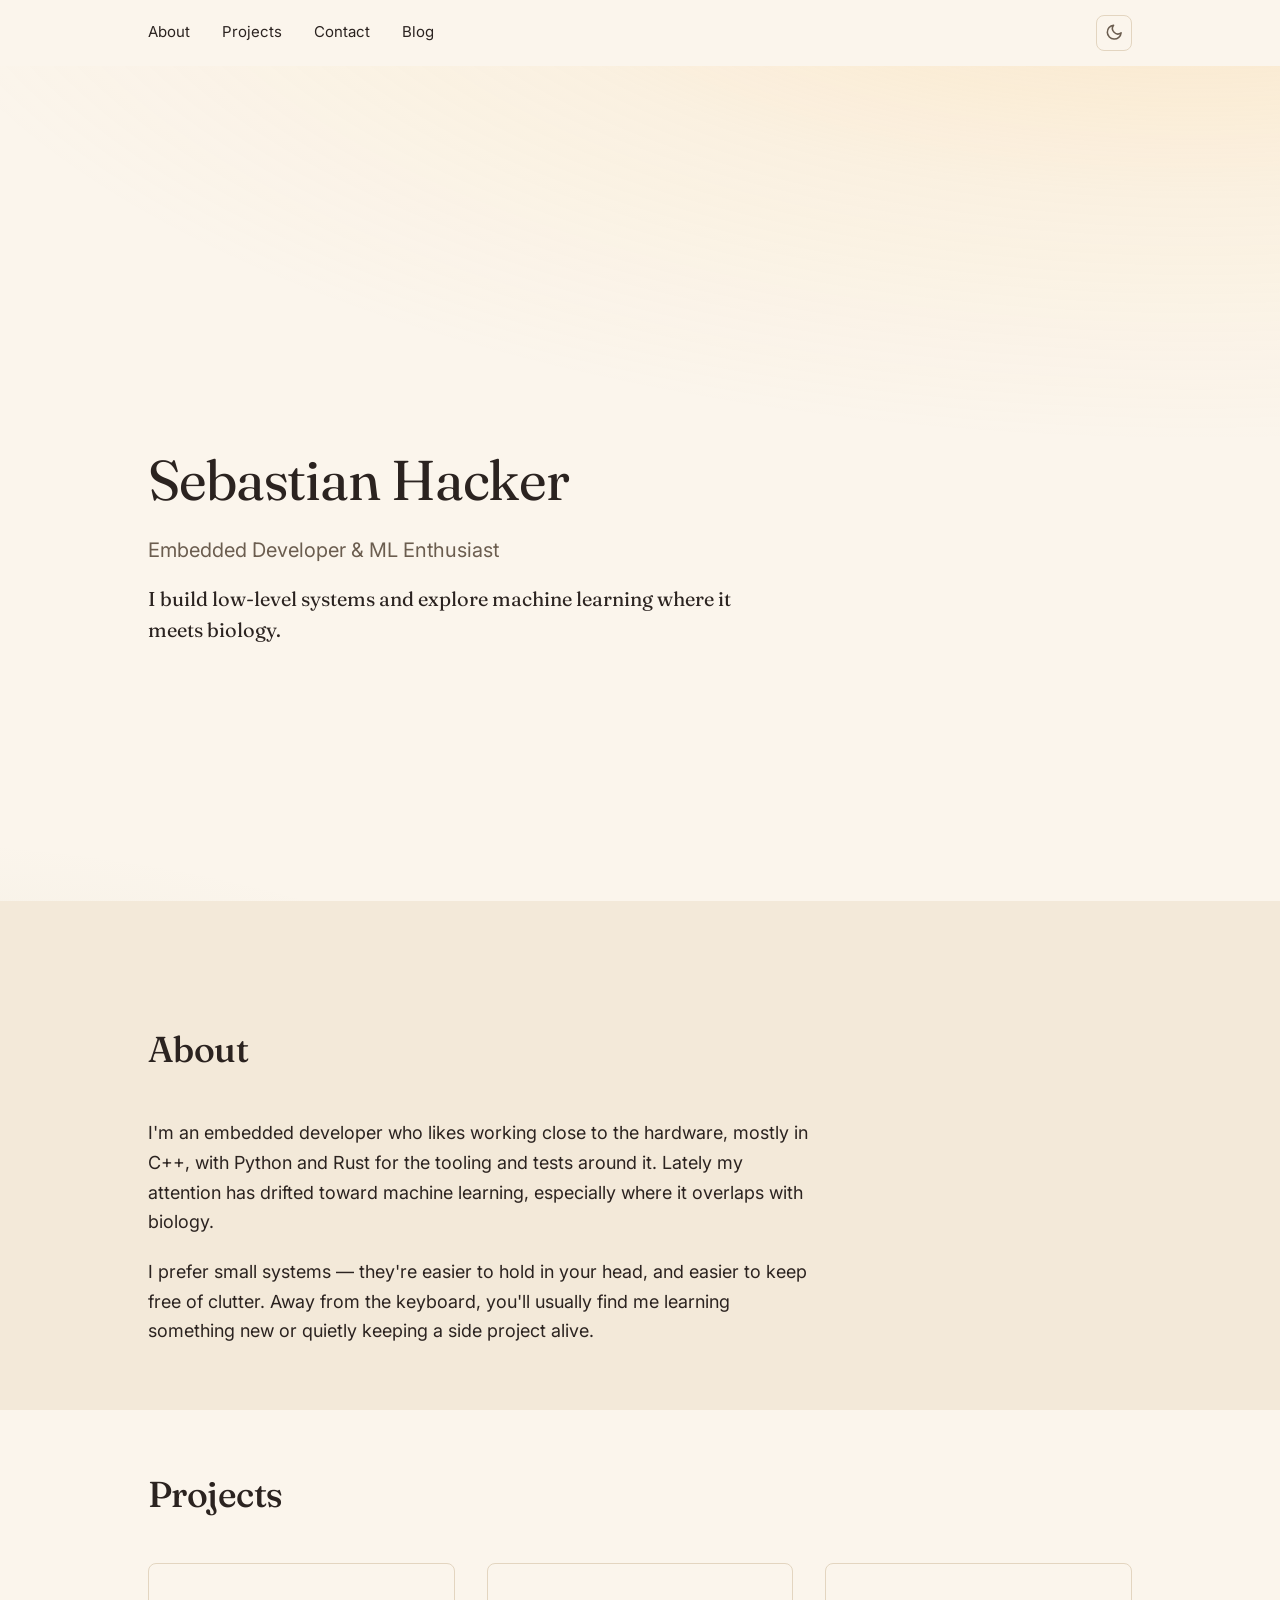
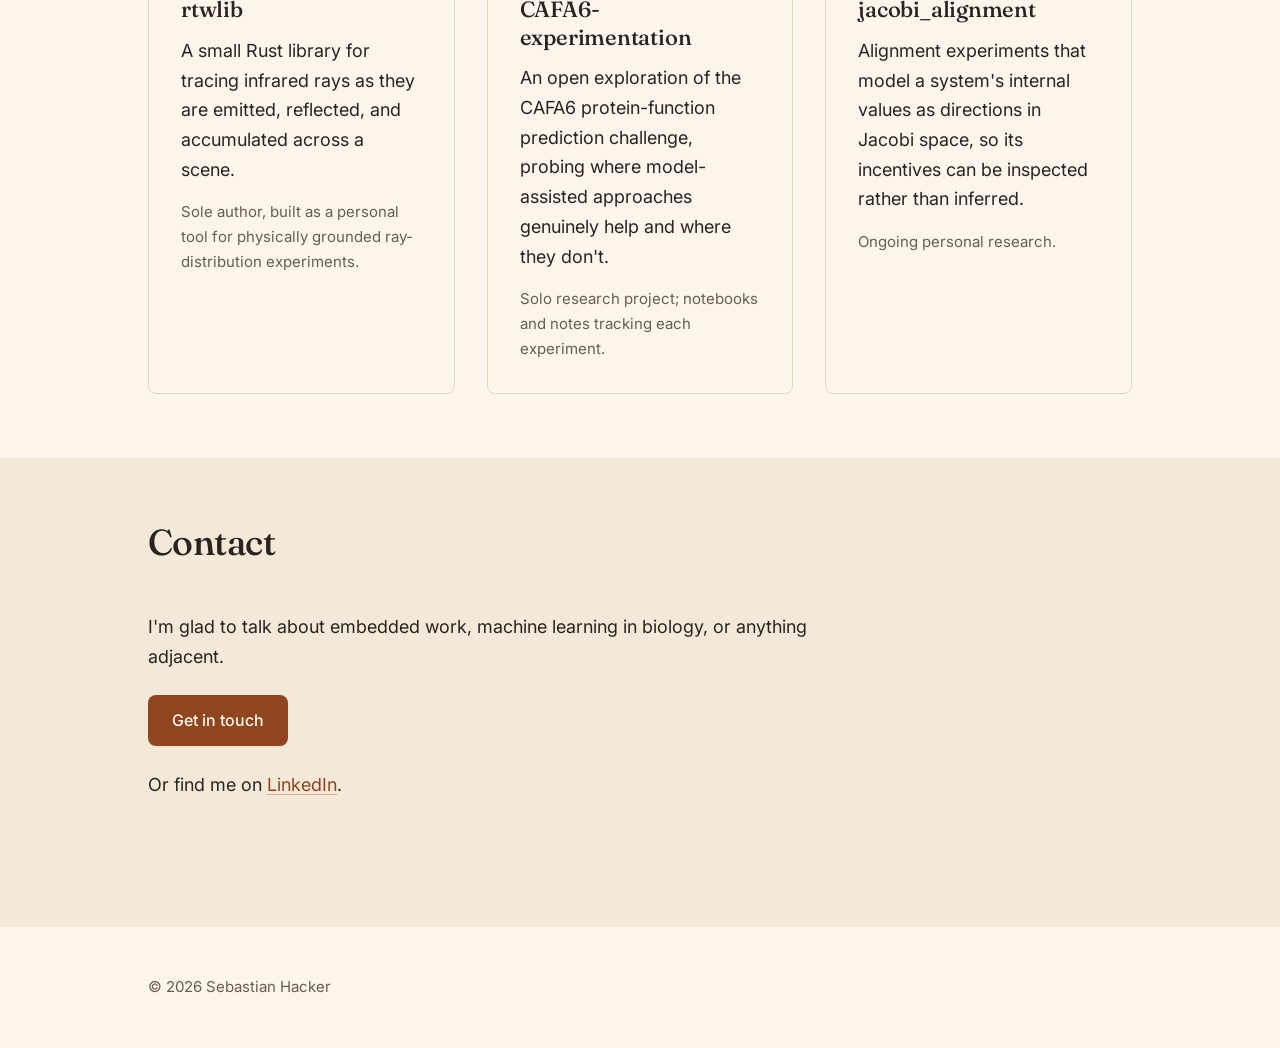
==== commit c1f23c1b: "Corrected spacing balancing" ====
--- a/index.html
+++ b/index.html
@@ -4,7 +4,7 @@
   <meta charset="UTF-8">
   <meta name="viewport" content="width=device-width, initial-scale=1">
   <title>Sebastian Hacker — Embedded Developer &amp; ML Enthusiast</title>
-  <meta name="description" content="Sebastian Hacker is an embedded developer working in C++, Python, and Rust, now focused on machine learning where it meets biology — building small, clear, dependable systems.">
+  <meta name="description" content="Embedded developer Sebastian Hacker works in C++, Python and Rust, and is exploring machine learning where it meets biology — favouring small, clear systems.">
   <meta name="color-scheme" content="light dark">
   <meta property="og:type" content="website">
   <meta property="og:title" content="Sebastian Hacker — Embedded Developer &amp; ML Enthusiast">
@@ -68,8 +68,8 @@
       <div class="container">
         <h2 class="section__title reveal" id="about-title">About</h2>
         <div class="section__body prose reveal">
-          <p>I'm an embedded developer who likes working close to the hardware — mostly in C++. Supporting the projects with tools and tests in Python, and Rust. For a while now my attention has drifted toward machine learning, especially where it overlaps with biology.</p>
-          <p>I prefer small systems, they are easier to handle, and tend to carry bloat, that should be deleted. Away from the keyboard you'll usually find me learning or quietly keeping a side project alive.</p>
+          <p>I'm an embedded developer who likes working close to the hardware, mostly in C++, with Python and Rust for the tooling and tests around it. Lately my attention has drifted toward machine learning, especially where it overlaps with biology.</p>
+          <p>I prefer small systems — they're easier to hold in your head, and easier to keep free of clutter. Away from the keyboard, you'll usually find me learning something new or quietly keeping a side project alive.</p>
         </div>
       </div>
     </section>
@@ -81,7 +81,7 @@
           <li class="project reveal">
             <h3 class="project__title">rtwlib</h3>
             <p class="project__desc">A small Rust library for tracing infrared rays as they are emitted, reflected, and accumulated across a scene.</p>
-            <p class="project__outcome">Sole author - once it was forked. Built as a personal tool for physically-grounded ray distibution experiments.</p>
+            <p class="project__outcome">Sole author, built as a personal tool for physically grounded ray-distribution experiments.</p>
           </li>
           <li class="project reveal">
             <h3 class="project__title">CAFA6-experimentation</h3>
@@ -89,8 +89,8 @@
             <p class="project__outcome">Solo research project; notebooks and notes tracking each experiment.</p>
           </li>
           <li class="project reveal">
-            <h3 class="project__title">jacobi_allignment</h3>
-            <p class="project__desc">Alignment experiments that treat a system's internal values as directions in Jacobi space, aiming to make its incentives inspectable rather than implicit.</p>
+            <h3 class="project__title">jacobi_alignment</h3>
+            <p class="project__desc">Alignment experiments that model a system's internal values as directions in Jacobi space, so its incentives can be inspected rather than inferred.</p>
             <p class="project__outcome">Ongoing personal research.</p>
           </li>
         </ul>
@@ -115,6 +115,6 @@
     </div>
   </footer>
 
-  <script src="script.js" defer></script>
+  <script src="script.js"></script>
 </body>
 </html>
--- a/styles.css
+++ b/styles.css
@@ -38,11 +38,14 @@
   --text-lead: 1.25rem;
   --text-body: 1.125rem;
   --text-body-long: 1.125rem;
+  --text-ui: 1rem;            /* CTA / UI labels — keep ≥16px per design-standard §2.1 */
   --text-small: 0.9375rem;
   --text-overline: 0.8125rem;
 
-  --lh-tight: 1.08;
-  --lh-heading: 1.2;
+  --lh-tight: 1.08;   /* hero h1 */
+  --lh-h2: 1.15;
+  --lh-h3: 1.25;
+  --lh-lead: 1.55;    /* hero tagline, blog post intro */
   --lh-body: 1.65;
   --lh-long: 1.75;
 
@@ -179,6 +182,9 @@
 ul { list-style: none; padding: 0; }
 a { color: inherit; }
 
+/* Fraunces carries optical sizing everywhere it appears (headings + hero tagline) */
+h1, h2, h3, h4, .hero__tagline { font-optical-sizing: auto; }
+
 /* Content sits above the fixed grain layer */
 body > * { position: relative; z-index: 1; }
 
@@ -202,7 +208,6 @@
 :focus-visible {
   outline: 2px solid var(--color-focus);
   outline-offset: 2px;
-  border-radius: 2px;
 }
 
 .skip-link {
@@ -322,6 +327,8 @@
 @media (hover: hover) {
   .theme-toggle:hover { color: var(--color-ink); border-color: var(--color-border-strong); }
 }
+/* Without JS the toggle can't do anything — don't render a dead control. */
+html:not(.js) .theme-toggle { display: none; }
 
 /* ============================================================
    Hero
@@ -354,7 +361,7 @@
       transparent 60%);
   animation: hero-drift 52s ease-in-out infinite alternate;
 }
-:root:not([data-theme="light"]) .hero::before,
+/* Dusk wash: the explicit dark toggle, or OS dark preference when not forced light. */
 [data-theme="dark"] .hero::before {
   background:
     radial-gradient(120% 80% at 85% -10%,
@@ -395,7 +402,6 @@
 .hero h1 {
   font-family: var(--font-display);
   font-weight: 400;
-  font-optical-sizing: auto;
   font-size: var(--text-hero);
   line-height: var(--lh-tight);
   letter-spacing: -0.02em;
@@ -407,9 +413,11 @@
 }
 .hero__tagline {
   margin-block-start: var(--space-sm);
-  max-width: 34ch;              /* let the ≤12-word line wrap to two */
+  max-width: 46ch;              /* the ≤12-word line wraps to at most two */
+  font-family: var(--font-display);
+  font-weight: 400;
   font-size: var(--text-lead);
-  line-height: 1.55;
+  line-height: var(--lh-lead);
   color: var(--color-ink);
 }
 
@@ -417,17 +425,24 @@
    Sections + shared section chrome
    ============================================================ */
 
-.section { padding-block: 0; background: var(--color-bg); }
-.section--surface {
-  background: var(--color-surface);
+.section {
   padding-block: var(--section-rhythm);
-}
+  background: var(--color-bg);
+}
+.section--surface { background: var(--color-surface); }
+
+/* One --section-rhythm per seam, never two stacked (design-standard §4.5).
+   Split it across the seam so each section keeps half the rhythm inside its
+   own background colour — otherwise an alternating bg/surface seam leaves the
+   incoming section title flush against the colour change. */
+.section + .section { padding-block-start: calc(var(--section-rhythm) / 2); }
+.section:has(+ .section) { padding-block-end: calc(var(--section-rhythm) / 2); }
 
 .section__title {
   font-family: var(--font-display);
   font-weight: 500;
   font-size: var(--text-h2);
-  line-height: 1.15;
+  line-height: var(--lh-h2);
   letter-spacing: -0.015em;
 }
 .section__body { margin-block-start: var(--space-xl); }
@@ -488,7 +503,7 @@
   font-family: var(--font-display);
   font-weight: 500;
   font-size: var(--text-h3);
-  line-height: 1.25;
+  line-height: var(--lh-h3);
   letter-spacing: -0.01em;
 }
 .project__desc { margin-block-start: var(--space-xs); }
@@ -508,7 +523,7 @@
   padding: var(--space-xs) var(--space-md);
   background: var(--color-cta-bg);
   color: var(--color-cta-ink);
-  font-size: 1rem;
+  font-size: var(--text-ui);
   font-weight: 500;
   text-decoration: none;
   border-radius: var(--radius-md);
@@ -567,7 +582,7 @@
   font-family: var(--font-display);
   font-weight: 500;
   font-size: var(--text-h3);
-  line-height: 1.25;
+  line-height: var(--lh-h3);
   letter-spacing: -0.01em;
 }
 .post-item__title a {
@@ -597,7 +612,7 @@
   font-family: var(--font-display);
   font-weight: 500;
   font-size: var(--text-h2);
-  line-height: 1.15;
+  line-height: var(--lh-h2);
   letter-spacing: -0.015em;
 }
 .post-header__date {
@@ -615,14 +630,14 @@
 .post-body > * + * { margin-block-start: 1.1em; }
 .post-body .lead {
   font-size: var(--text-lead);
-  line-height: 1.55;
+  line-height: var(--lh-lead);
 }
 .post-body h2 {
   margin-block-start: 1.8em;
   font-family: var(--font-display);
   font-weight: 500;
   font-size: var(--text-h3);
-  line-height: 1.25;
+  line-height: var(--lh-h3);
   letter-spacing: -0.01em;
 }
 
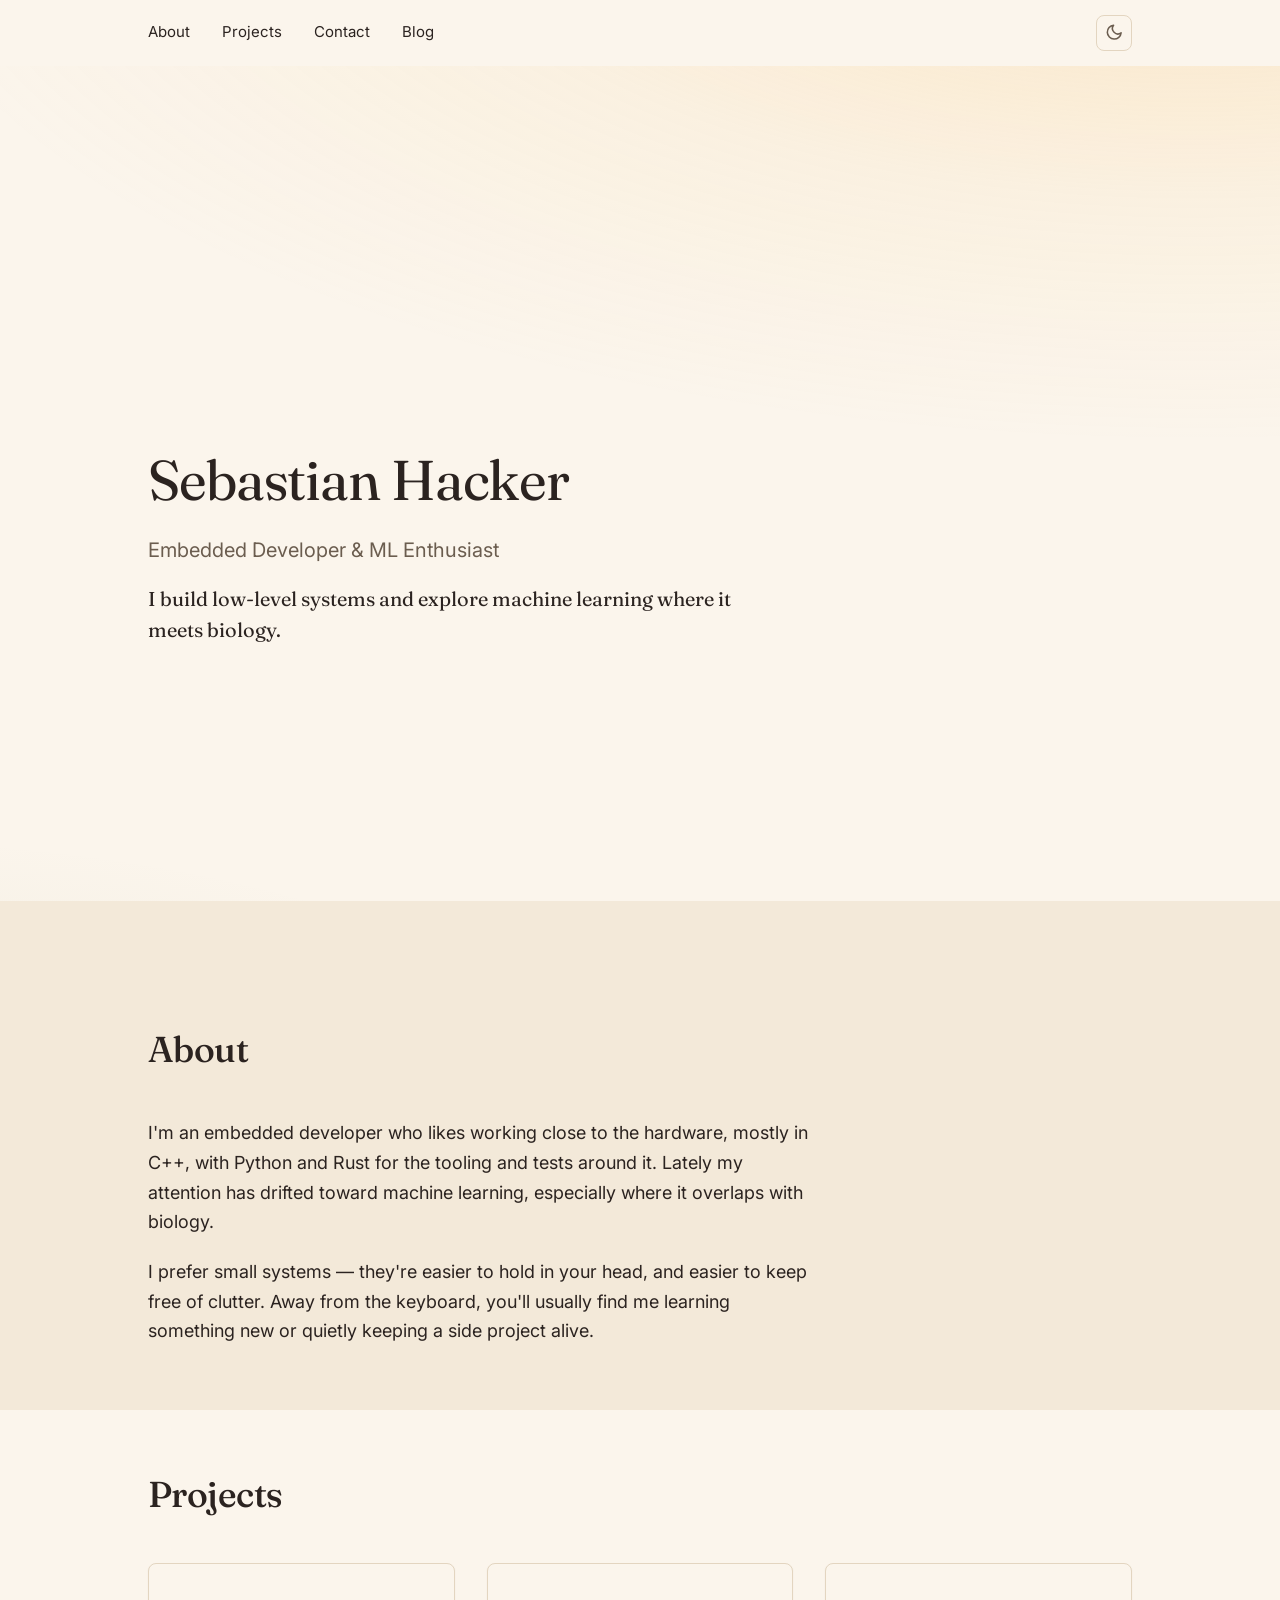
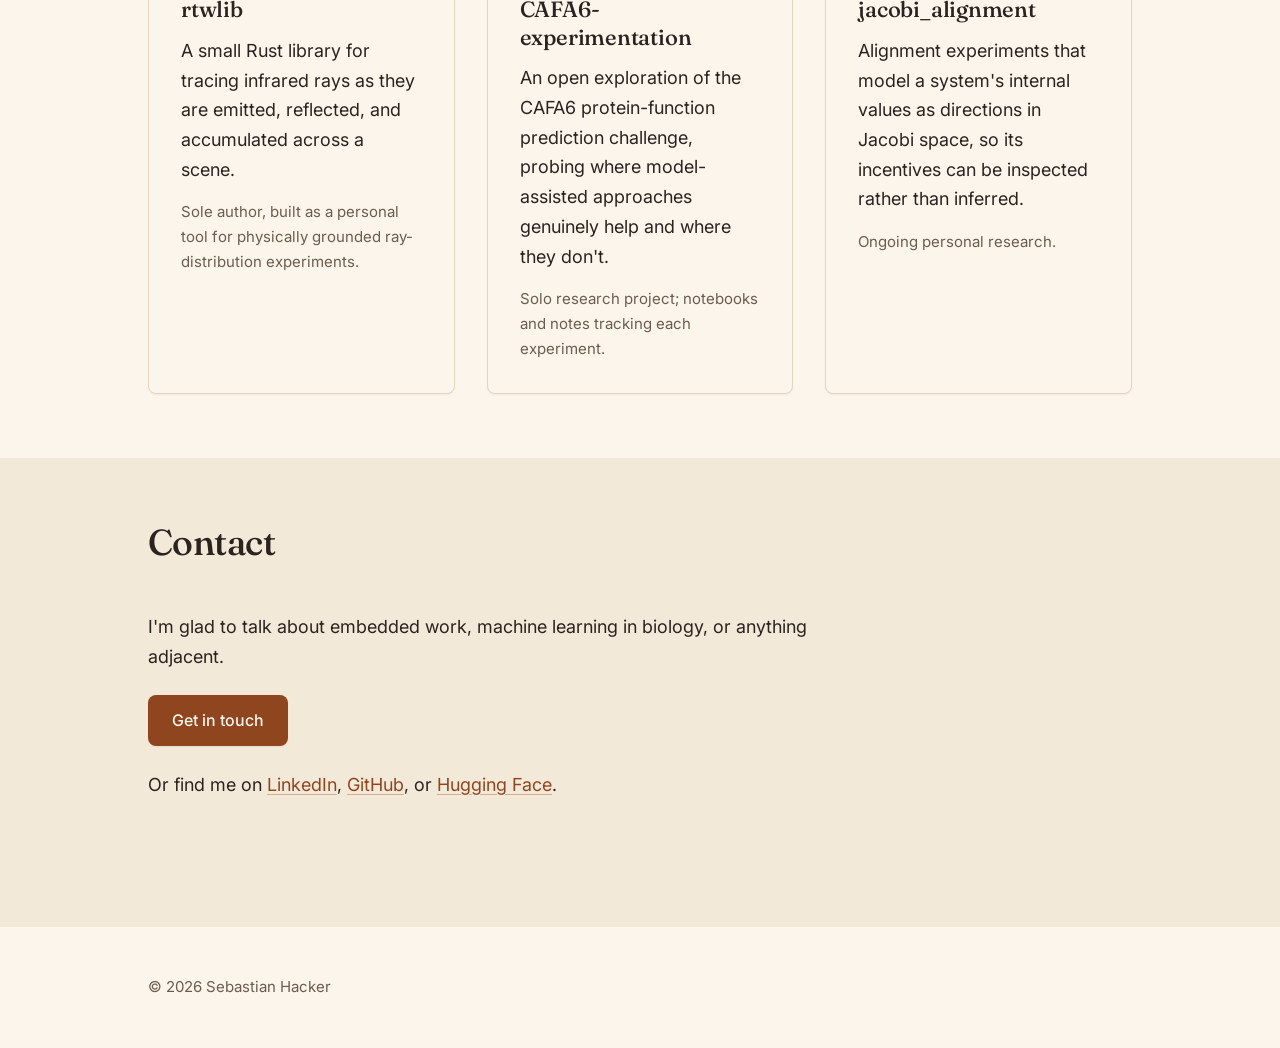
==== commit 2555138c: "Added relevant Github and HuggingFace links" ====
--- a/index.html
+++ b/index.html
@@ -78,20 +78,26 @@
       <div class="container">
         <h2 class="section__title reveal" id="projects-title">Projects</h2>
         <ul class="projects__list">
-          <li class="project reveal">
-            <h3 class="project__title">rtwlib</h3>
-            <p class="project__desc">A small Rust library for tracing infrared rays as they are emitted, reflected, and accumulated across a scene.</p>
-            <p class="project__outcome">Sole author, built as a personal tool for physically grounded ray-distribution experiments.</p>
+          <li class="reveal">
+            <a class="project" href="https://github.com/Kelmoir/rtwlib" target="_blank" rel="noopener noreferrer">
+              <h3 class="project__title">rtwlib</h3>
+              <p class="project__desc">A small Rust library for tracing infrared rays as they are emitted, reflected, and accumulated across a scene.</p>
+              <p class="project__outcome">Sole author, built as a personal tool for physically grounded ray-distribution experiments.</p>
+            </a>
           </li>
-          <li class="project reveal">
-            <h3 class="project__title">CAFA6-experimentation</h3>
-            <p class="project__desc">An open exploration of the CAFA6 protein-function prediction challenge, probing where model-assisted approaches genuinely help and where they don't.</p>
-            <p class="project__outcome">Solo research project; notebooks and notes tracking each experiment.</p>
+          <li class="reveal">
+            <a class="project" href="https://github.com/Kelmoir/CAFA6-experimentation" target="_blank" rel="noopener noreferrer">
+              <h3 class="project__title">CAFA6-experimentation</h3>
+              <p class="project__desc">An open exploration of the CAFA6 protein-function prediction challenge, probing where model-assisted approaches genuinely help and where they don't.</p>
+              <p class="project__outcome">Solo research project; notebooks and notes tracking each experiment.</p>
+            </a>
           </li>
-          <li class="project reveal">
-            <h3 class="project__title">jacobi_alignment</h3>
-            <p class="project__desc">Alignment experiments that model a system's internal values as directions in Jacobi space, so its incentives can be inspected rather than inferred.</p>
-            <p class="project__outcome">Ongoing personal research.</p>
+          <li class="reveal">
+            <a class="project" href="https://github.com/Kelmoir/jacobi_allignment" target="_blank" rel="noopener noreferrer">
+              <h3 class="project__title">jacobi_alignment</h3>
+              <p class="project__desc">Alignment experiments that model a system's internal values as directions in Jacobi space, so its incentives can be inspected rather than inferred.</p>
+              <p class="project__outcome">Ongoing personal research.</p>
+            </a>
           </li>
         </ul>
       </div>
@@ -103,7 +109,7 @@
         <div class="section__body prose reveal">
           <p>I'm glad to talk about embedded work, machine learning in biology, or anything adjacent.</p>
           <a class="contact__cta" href="mailto:kelmoir@googlemail.com">Get in touch</a>
-          <p class="contact__secondary">Or find me on <a href="https://www.linkedin.com/in/sebastian-hacker-609a0439a/">LinkedIn</a>.</p>
+          <p class="contact__secondary">Or find me on <a href="https://www.linkedin.com/in/sebastian-hacker-609a0439a/">LinkedIn</a>, <a href="https://github.com/Kelmoir">GitHub</a>, or <a href="https://huggingface.co/Kelmoir">Hugging Face</a>.</p>
         </div>
       </div>
     </section>
--- a/styles.css
+++ b/styles.css
@@ -488,16 +488,40 @@
   }
 }
 
+/* Whole entry is a link to the project's repo (design-standard §6.2). */
 .project {
+  display: flex;
+  flex-direction: column;
+  height: 100%;
   padding: var(--space-md);
   background: var(--color-bg);
   border: 1px solid var(--color-border);
   border-radius: var(--radius-md);
+  box-shadow: var(--shadow-sm);
+  color: inherit;
+  text-decoration: none;
+  transition: background var(--dur-base) var(--ease-soft),
+              border-color var(--dur-base) var(--ease-soft),
+              box-shadow var(--dur-base) var(--ease-soft),
+              transform var(--dur-base) var(--ease-soft);
 }
 @media (min-width: 768px) {
   .project { padding: var(--space-lg); }
 }
-/* Not a link — no hover state (don't imply interactivity). */
+@media (hover: hover) {
+  .project:hover {
+    background: var(--color-surface);
+    border-color: var(--color-border-strong);
+    box-shadow: var(--shadow-md);
+    transform: translateY(-2px);
+  }
+}
+.project:active { transform: translateY(-1px); }
+@media (prefers-reduced-motion: reduce) {
+  .project { transition: none; }
+  .project:hover,
+  .project:active { transform: none; }
+}
 
 .project__title {
   font-family: var(--font-display);
